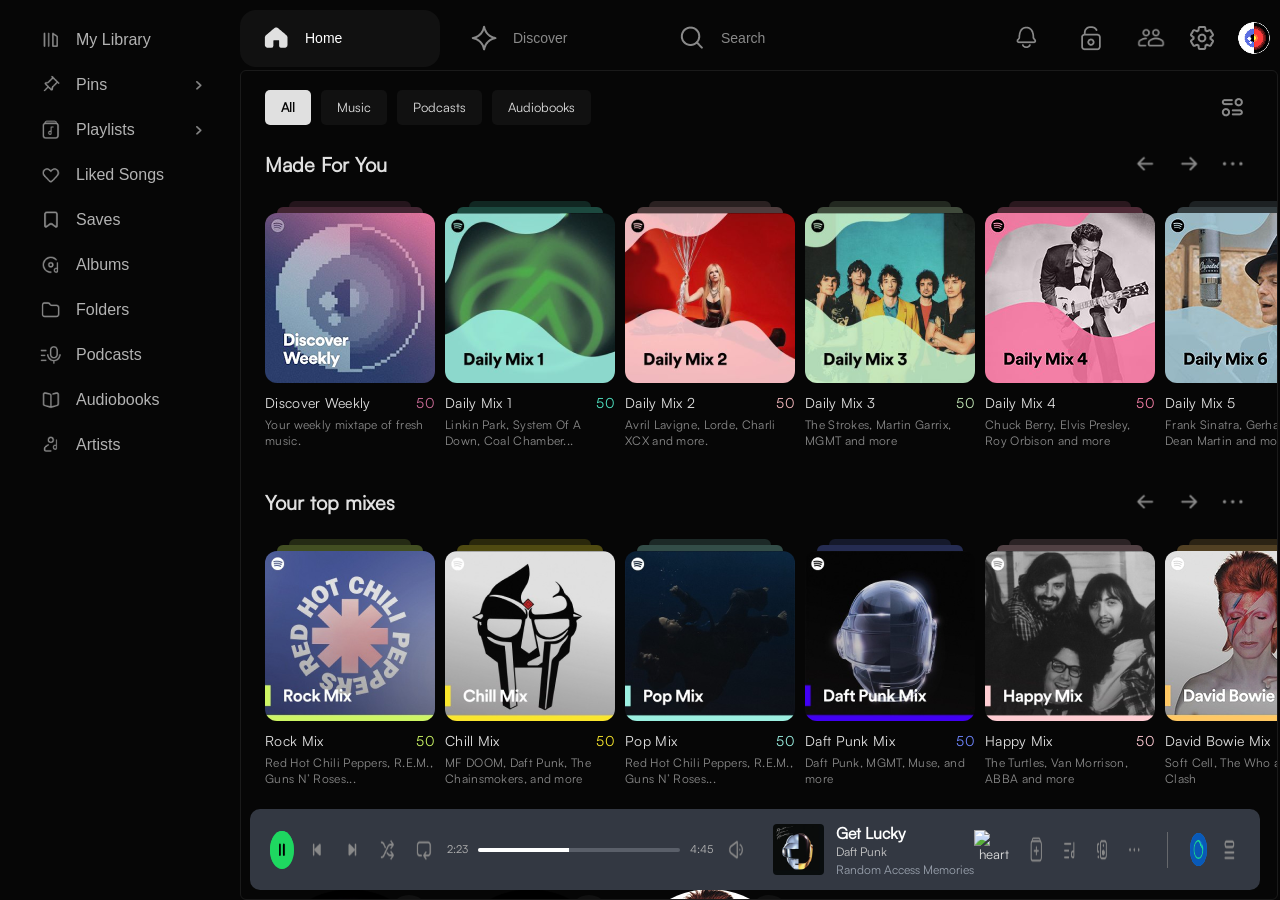
==== index.html @ 88406d7e "fix: toggle bar fixing toggle bar, there should not be images ." ====
<!doctype html>
<html lang="en">
  <head>
    <meta charset="UTF-8" />
    <meta name="viewport" content="width=device-width, initial-scale=1.0" />
    <title>Spotify Clone</title>
    <link rel="stylesheet" href="./css/main.css" />
  </head>
  <body>
    <div class="page-wrapper">
      <!-- SIDEBAR -->
      <aside class="sidebar">
        <nav class="sidebar-nav">
          <ul class="sidebar-list">
            <li class="sidebar-item">
              <a href="./library.html">
                <img
                  class="sidebar-icon"
                  src="./assets/icons/Library.png"
                  alt=""
                />
                <span>My Library</span>
              </a>
            </li>

            <li class="sidebar-item">
              <a href="#">
                <img class="sidebar-icon" src="./assets/icons/Pin.png" alt="" />
                <span>Pins</span>
              </a>
            </li>

            <li class="sidebar-item">
              <a href="#">
                <img
                  class="sidebar-icon"
                  src="./assets/icons/Playlist.png"
                  alt=""
                />
                <span>Playlists</span>
              </a>
            </li>

            <li class="sidebar-item">
              <a href="#">
                <img
                  class="sidebar-icon"
                  src="./assets/icons/Like.png"
                  alt=""
                />
                <span>Liked Songs</span>
              </a>
            </li>

            <li class="sidebar-item">
              <a href="#">
                <img
                  class="sidebar-icon"
                  src="./assets/icons/Save.png"
                  alt=""
                />
                <span>Saves</span>
              </a>
            </li>

            <li class="sidebar-item">
              <a href="#">
                <img
                  class="sidebar-icon"
                  src="./assets/icons/Album.png"
                  alt=""
                />
                <span>Albums</span>
              </a>
            </li>

            <li class="sidebar-item">
              <a href="#">
                <img
                  class="sidebar-icon"
                  src="./assets/icons/Folder.png"
                  alt=""
                />
                <span>Folders</span>
              </a>
            </li>

            <li class="sidebar-item">
              <a href="#">
                <img
                  class="sidebar-icon"
                  src="./assets/icons/Podcast.png"
                  alt=""
                />
                <span>Podcasts</span>
              </a>
            </li>

            <li class="sidebar-item">
              <a href="#">
                <img
                  class="sidebar-icon"
                  src="./assets/icons/Audiobook.png"
                  alt=""
                />
                <span>Audiobooks</span>
              </a>
            </li>

            <li class="sidebar-item">
              <a href="#">
                <img
                  class="sidebar-icon"
                  src="./assets/icons/Artist.png"
                  alt=""
                />
                <span>Artists</span>
              </a>
            </li>
          </ul>
        </nav>
      </aside>

      <header class="site-header">
        <nav class="header-content">
          <a href="" class="nav-items">
            <img src="./assets/icons/home.png" alt="Home icon" />
            <span class="active">Home</span>
          </a>
          <a href="#" class="nav-items">
            <img src="./assets/icons/discovery.png" alt="Discover icon" />
            <span>Discover</span>
          </a>
          <a href="search.html" class="nav-items">
            <img src="./assets/icons/search.png" alt="Search icon" />
            <span>Search</span>
          </a>
        </nav>
        <div class="header-actions">
          <img src="./assets/icons/notification.png" alt="Notification icon" />
          <img src="./assets/icons/lock.png" alt="lock icon" />
          <button class="contact-btn turn-white-btn">
            <img src="./assets/icons/contacts.png" alt="friends icon" />
          </button>

          <img src="./assets/icons/settings.png" alt="settings icon" />
          <img src="./assets/icons/profile.png" alt="user profile icon" />
        </div>
      </header>
      <aside class="toggledbar">
        <div class="friends-activity">
          <h3>Friends Activity</h3>
          <div class="toggled-right">
            <img
              src="./assets/icons/Name=Add Friend, Filled=No.png"
              alt="add friend icon"
            />
            <img
              src="./assets/icons/Name=Close, Filled=No.png"
              alt="close icon"
            />
          </div>
        </div>
        <div class="friends-list">
          <div class="friends-listening">
            <img
              src="./assets/icons/friend4.png"
              class="logo"
              alt="friend profile picture"
            />
            <div class="friends-info">
              <h5>FriendlyMusicListener</h5>
              <div class="friends-playlist">
                <img src="./assets/icons/musicicon.png" alt="icon" />
                <span><strong>Goosebumps</strong></span>
                <img src="./assets/icons/Ellipse 27.png" alt="dot" />
                <span><strong>Travis Scott</strong></span>
              </div>
            </div>
          </div>

          <div class="friends-listening">
            <img
              src="./assets/icons/friend1.png"
              class="logo"
              alt="friend profile picture"
            />
            <div class="friends-info">
              <h5>AverageMusicEnjoyer</h5>
              <div class="friends-playlist">
                <img src="./assets/icons/musicicon.png" alt="icon" />
                <span><strong>Get Lucky</strong></span>
                <img src="./assets/icons/Ellipse 27.png" alt="dot" />
                <span><strong>Daft Punk</strong></span>
              </div>
            </div>
          </div>

          <div class="friends-listening">
            <img
              src="./assets/icons/friend2.png"
              class="logo"
              alt="friend profile picture"
            />
            <div class="friends-info">
              <h5>MusicEnthusiast</h5>
              <div class="friends-playlist">
                <span>1h</span>
                <span><strong>would he</strong></span>
                <img src="./assets/icons/Ellipse 27.png" alt="dot" />
                <span><strong>joji</strong></span>
              </div>
            </div>
          </div>

          <div class="friends-listening">
            <img
              src="./assets/icons/friend3.png"
              class="logo"
              alt="friend profile picture"
            />
            <div class="friends-info">
              <h5>FriendlyMusicListener</h5>
              <div class="friends-playlist">
                <span>6h</span>
                <span><strong>Rockstar</strong></span>
                <img src="./assets/icons/Ellipse 27.png" alt="dot" />
                <span><strong>Post Malone</strong></span>
              </div>
            </div>
          </div>
        </div>
      </aside>

      <main class="main-content">
        <nav class="filters">
          <button class="filter-chip filter-chip--active">All</button>
          <button class="filter-chip">Music</button>
          <button class="filter-chip">Podcasts</button>
          <button class="filter-chip">Audiobooks</button>
          <button class="filters-icon white-theme-btn">
            <img src="./assets/icons/filter.png" alt="filer icon" />
          </button>
        </nav>
        <!-- =====================
   Mobile Quick Picks
===================== -->
        <section class="mobile-shortcuts">
          <a href="#" class="mobile-shortcut">
            <img src="./assets/images/daftpankxxs.png" alt="Get Lucky cover" />
            <div class="mobile-shortcut-info">
              <span>Get Lucky (feat. ...</span>
              <span>Daft Punk</span>
            </div>
          </a>

          <a href="#" class="mobile-shortcut">
            <img src="./assets/images/dailymix2.png" alt="Daily Mix 2 cover" />
            <span>Daily Mix 2</span>
          </a>

          <a href="#" class="mobile-shortcut">
            <img src="./assets/images/linkinpark.png" alt="Daily Mix 1 cover" />
            <span>Daily Mix 1</span>
          </a>

          <a href="#" class="mobile-shortcut">
            <img src="./assets/images/daftpankxxs.png" alt="Get Lucky cover" />
            <div class="mobile-shortcut-info">
              <span>Instant Crush</span>
              <span>Daft Punk</span>
            </div>
          </a>

          <a href="#" class="mobile-shortcut">
            <img
              src="./assets/images/daftpankxxs.png"
              alt="Around The World cover"
            />
            <div class="mobile-shortcut-info">
              <span>Around the World</span>
              <span>Daft Punk</span>
            </div>
          </a>

          <a href="#" class="mobile-shortcut">
            <img src="./assets/images/rhcp.png" alt="Rock Mix cover" />
            <span>Rock Mix</span>
          </a>
        </section>
        <section class="section">
          <div class="section-header">
            <h2 class="section-title">Made For You</h2>
            <div class="section-actions">
              <button class="section-action-btn">
                <img
                  src="./assets/icons/Name=Arrow-Left, Filled=No.png"
                  alt="Left arrow icon"
                />
              </button>
              <button class="section-action-btn">
                <img
                  src="./assets/icons/Name=Arrow-Right, Filled=No.png"
                  alt="Right arrow icon "
                />
              </button>
              <button class="section-action-btn">
                <img
                  src="./assets/icons/Name=More, Filled=No.png"
                  alt="More options icon"
                />
              </button>
            </div>
          </div>
          <div class="mix-grid mix-grid--made-for-you">
            <div class="mix-card">
              <div class="mix-card__art">
                <img
                  src="./assets/images/discoverweekly.png"
                  alt="Discover Weekly"
                />
              </div>
              <div class="mix-card__title-row">
                <h3 class="mix-card__title">Discover Weekly</h3>
                <span class="mix-card__count">50</span>
              </div>
              <p class="mix-card__desc">Your weekly mixtape of fresh music.</p>
            </div>
            <div class="mix-card">
              <div class="mix-card__art">
                <img src="./assets/images/linkinpark.png" alt="Linkin Park" />
              </div>
              <div class="mix-card__title-row">
                <h3 class="mix-card__title">Daily Mix 1</h3>
                <span class="mix-card__count">50</span>
              </div>
              <p class="mix-card__desc">
                Linkin Park, System Of A Down, Coal Chamber...
              </p>
            </div>
            <div class="mix-card">
              <div class="mix-card__art">
                <img src="./assets/images/dailymix2.png" alt="Daily Mix 2" />
              </div>
              <div class="mix-card__title-row">
                <h3 class="mix-card__title">Daily Mix 2</h3>
                <span class="mix-card__count">50</span>
              </div>
              <p class="mix-card__desc">
                Avril Lavigne, Lorde, Charli XCX and more.
              </p>
            </div>
            <div class="mix-card">
              <div class="mix-card__art">
                <img src="./assets/images/dailymix3.png" alt="Daily Mix 3" />
              </div>
              <div class="mix-card__title-row">
                <h3 class="mix-card__title">Daily Mix 3</h3>
                <span class="mix-card__count">50</span>
              </div>
              <p class="mix-card__desc">
                The Strokes, Martin Garrix, MGMT and more
              </p>
            </div>
            <div class="mix-card">
              <div class="mix-card__art">
                <img src="./assets/images/dailymix4.png" alt="Daily Mix 4" />
              </div>
              <div class="mix-card__title-row">
                <h3 class="mix-card__title">Daily Mix 4</h3>
                <span class="mix-card__count">50</span>
              </div>
              <p class="mix-card__desc">
                Chuck Berry, Elvis Presley, Roy Orbison and more
              </p>
            </div>
            <div class="mix-card">
              <div class="mix-card__art">
                <img
                  src="./assets/images/franksinatramix.png"
                  alt="Daily Mix 5"
                />
              </div>
              <div class="mix-card__title-row">
                <h3 class="mix-card__title">Daily Mix 5</h3>
                <span class="mix-card__count">50</span>
              </div>
              <p class="mix-card__desc">
                Frank Sinatra, Gerhard Trede, Dean Martin and more
              </p>
            </div>
            <div class="mix-card">
              <div class="mix-card__art">
                <img src="./assets/images/nirvana.png" alt="Nirvana" />
              </div>
              <div class="mix-card__title-row">
                <h3 class="mix-card__title">Nirvana Radio</h3>
                <span class="mix-card__count">50</span>
              </div>
              <p class="mix-card__desc">
                The Strokes, Martin Garrix, MGMT and more
              </p>
            </div>
            <div class="mix-card">
              <div class="mix-card__art">
                <img src="./assets/images/falloutboy.png" alt="Fall Out Boy" />
              </div>
              <div class="mix-card__title-row">
                <h3 class="mix-card__title">Fall Out Boy Ra...</h3>
                <span class="mix-card__count">50</span>
              </div>
              <p class="mix-card__desc">
                With Panic! At The Disco, The All-American Rejects,...
              </p>
            </div>
          </div>
        </section>
        <section class="section">
          <div class="section-header">
            <h2 class="section-title">Your top mixes</h2>
            <div class="section-actions">
              <button class="section-action-btn">
                <img
                  src="./assets/icons/Name=Arrow-Left, Filled=No.png"
                  alt="Left arrow icon"
                />
              </button>
              <button class="section-action-btn">
                <img
                  src="./assets/icons/Name=Arrow-Right, Filled=No.png"
                  alt="Right arrow icon "
                />
              </button>
              <button class="section-action-btn">
                <img
                  src="./assets/icons/Name=More, Filled=No.png"
                  alt="More options icon"
                />
              </button>
            </div>
          </div>
          <div class="mix-grid mix-grid--top-mixes">
            <div class="mix-card">
              <div class="mix-card__art">
                <img src="./assets/images/rhcp.png" alt="Rock Mix" />
              </div>
              <div class="mix-card__title-row">
                <h3 class="mix-card__title">Rock Mix</h3>
                <span class="mix-card__count">50</span>
              </div>
              <p class="mix-card__desc">
                Red Hot Chili Peppers, R.E.M., Guns N’ Roses...
              </p>
            </div>
            <div class="mix-card">
              <div class="mix-card__art">
                <img src="./assets/images/mfdoom.png" alt="MF DOOM" />
              </div>
              <div class="mix-card__title-row">
                <h3 class="mix-card__title">Chill Mix</h3>
                <span class="mix-card__count">50</span>
              </div>
              <p class="mix-card__desc">
                MF DOOM, Daft Punk, The Chainsmokers, and more
              </p>
            </div>
            <div class="mix-card">
              <div class="mix-card__art">
                <img src="./assets/images/marley.png" alt="Pop Mix" />
              </div>
              <div class="mix-card__title-row">
                <h3 class="mix-card__title">Pop Mix</h3>
                <span class="mix-card__count">50</span>
              </div>
              <p class="mix-card__desc">
                Red Hot Chili Peppers, R.E.M., Guns N’ Roses...
              </p>
            </div>
            <div class="mix-card">
              <div class="mix-card__art">
                <img src="./assets/images/daftp.png" alt="Daft Punk Mix" />
              </div>
              <div class="mix-card__title-row">
                <h3 class="mix-card__title">Daft Punk Mix</h3>
                <span class="mix-card__count">50</span>
              </div>
              <p class="mix-card__desc">Daft Punk, MGMT, Muse, and more</p>
            </div>
            <div class="mix-card">
              <div class="mix-card__art">
                <img src="./assets/images/90s.png" alt="Happy Mix" />
              </div>
              <div class="mix-card__title-row">
                <h3 class="mix-card__title">Happy Mix</h3>
                <span class="mix-card__count">50</span>
              </div>
              <p class="mix-card__desc">
                The Turtles, Van Morrison, ABBA and more
              </p>
            </div>
            <div class="mix-card">
              <div class="mix-card__art">
                <img src="./assets/images/bowievol2.png" alt="Daily Mix 5" />
              </div>
              <div class="mix-card__title-row">
                <h3 class="mix-card__title">David Bowie Mix</h3>
                <span class="mix-card__count">50</span>
              </div>
              <p class="mix-card__desc">Soft Cell, The Who and The Clash</p>
            </div>
            <div class="mix-card">
              <div class="mix-card__art">
                <img src="./assets/images/damn.png" alt="Diamond" />
              </div>
              <div class="mix-card__title-row">
                <h3 class="mix-card__title">Upbeat Mix</h3>
                <span class="mix-card__count">50</span>
              </div>
              <p class="mix-card__desc">
                Kylie Minogue, Charli XCX, Cage The Elephant and...
              </p>
            </div>
            <div class="mix-card">
              <div class="mix-card__art">
                <img src="./assets/images/60smix.png" alt="60s" />
              </div>
              <div class="mix-card__title-row">
                <h3 class="mix-card__title">60s Mix</h3>
                <span class="mix-card__count">50</span>
              </div>
              <p class="mix-card__desc">
                Chuck Berry, Skeeter David, Van Morrison and...
              </p>
            </div>
          </div>
        </section>

        <section class="section">
          <div class="section-header">
            <h2 class="section-title">Your favorite artists</h2>
            <div class="section-actions">
              <button class="section-action-btn">
                <img
                  src="./assets/icons/Name=Arrow-Left, Filled=No.png"
                  alt="Left arrow icon"
                />
              </button>
              <button class="section-action-btn">
                <img
                  src="./assets/icons/Name=Arrow-Right, Filled=No.png"
                  alt="Right arrow icon "
                />
              </button>
              <button class="section-action-btn">
                <img
                  src="./assets/icons/Name=More, Filled=No.png"
                  alt="More options icon"
                />
              </button>
            </div>
          </div>
          <div class="mix-grid">
            <div class="artist-card">
              <div class="artist-img">
                <img src="./assets/images/gunsnroses.png" alt="Guns N' Roses" />
                <button class="remove-btn">×</button>
              </div>
              <p class="artist-card__desc">Guns N' Roses</p>
            </div>
            <div class="artist-card">
              <div class="artist-img">
                <img src="./assets/images/daft.png" alt="Daft Punk" />
                <button class="remove-btn">×</button>
              </div>
              <p class="artist-card__desc">Daft Punk</p>
            </div>
            <div class="artist-card">
              <div class="artist-img">
                <img src="./assets/images/davidbowie.png" alt="David Bowie" />
                <button class="remove-btn">×</button>
              </div>
              <p class="artist-card__desc">David Bowie</p>
            </div>
          </div>
        </section>
      </main>
      <!-- =====================
   Mobile Mini Player
===================== -->
      <section class="mobile-player">
        <div class="mobile-player__track">
          <img
            class="mobile-player__cover"
            src="./assets/images/daftpankxxs.png"
            alt="Get Lucky cover"
          />
          <div class="mobile-player__info">
            <h4>Get Lucky (feat. Pharrell Williams...)</h4>
            <p>Daft Punk</p>
          </div>
        </div>

        <div class="mobile-player__actions">
          <button class="mobile-player__btn" aria-label="Add to library">
            <img
              src="./assets/icons/Name=Add to Playlist, Filled=No.png"
              alt="Add icon"
            />
          </button>

          <button class="mobile-player__btn" aria-label="Play track">
            <img
              src="./assets/icons/Name=Play Simple, Filled=No.png"
              alt="Play icon"
            />
          </button>
        </div>

        <div class="mobile-player__progress"></div>
      </section>

      <!-- =====================
   Mobile Bottom Navigation
===================== -->
      <nav class="mobile-bottom-nav" aria-label="Mobile navigation">
        <a href="#" class="mobile-bottom-nav__item">
          <img
            src="./assets/icons/Name=Home, Filled=Yes (1).png"
            alt="Home icon"
          />
          <span>Home</span>
        </a>

        <a href="#" class="mobile-bottom-nav__item">
          <img src="./assets/icons/discovery.png" alt="Discover icon" />
          <span>Discover</span>
        </a>

        <a href="#" class="mobile-bottom-nav__item">
          <img src="./assets/icons/search.png" alt="Search icon" />
          <span>Search</span>
        </a>

        <a href="#" class="mobile-bottom-nav__item">
          <img src="./assets/icons/Library.png" alt="Library icon" />
          <span>Library</span>
        </a>

        <a href="#" class="mobile-bottom-nav__item">
          <img
            src="./assets/icons/Name=User, Filled=No.png"
            alt="Profile icon"
          />
          <span>Me</span>
        </a>
      </nav>
      <footer class="player">
        <div class="player-left">
          <button class="play-btn">
            <img src="./assets/icons/pause.png" alt="play" />
          </button>

          <button class="icon-btn">
            <img src="./assets/icons/prev.left.png" alt="prev" />
          </button>

          <button class="icon-btn">
            <img src="./assets/icons/prev.right.png" alt="next" />
          </button>

          <button class="icon-btn">
            <img src="./assets/icons/shuffle.png" alt="shuffle" />
          </button>

          <button class="icon-btn">
            <img src="./assets/icons/repeat.png" alt="repeat" />
          </button>

          <span class="time">2:23</span>

          <div class="progress">
            <div class="progress-fill"></div>
          </div>

          <span class="time">4:45</span>

          <button class="icon-btn">
            <img src="./assets/icons/volume.png" alt="volume" />
          </button>
        </div>

        <div class="player-song">
          <img class="song-cover" src="./assets/icons/image.png" alt="cover" />

          <div class="song-info">
            <h4>Get Lucky</h4>
            <p>Daft Punk</p>
            <span>Random Access Memories</span>
          </div>
        </div>

        <div class="player-right">
          <button class="icon-btn">
            <img src="./assets/icons/like.png" alt="heart" />
          </button>

          <button class="icon-btn">
            <img src="./assets/icons/add.png" alt="add" />
          </button>

          <button class="icon-btn">
            <img src="./assets/icons/queue.png" alt="queue" />
          </button>

          <button class="icon-btn">
            <img src="./assets/icons/device.png" alt="device" />
          </button>

          <button class="icon-btn">
            <img src="./assets/icons/more.png" alt="more" />
          </button>

          <div class="divider"></div>

          <button class="blue-btn">
            <img src="./assets/icons/blue.png" alt="blue" />
          </button>

          <button class="icon-btn">
            <img src="./assets/icons/menu.png" alt="menu" />
          </button>
        </div>
      </footer>
    </div>
    <script>
      const contactBtn = document.querySelector(".contact-btn");
      const toggledBar = document.querySelector(".toggledbar");
      const closeBtn = document.querySelector(".toggled-right img:nth-child(2)");
      const turnWhiteBtn = document.querySelector(".turn-white-btn");
      const whiteThemeBtn = document.querySelector(".white-theme-btn");

      contactBtn.addEventListener("click", () => {
        toggledBar.classList.toggle("toggledbar--active");
      });
      closeBtn.addEventListener("click", () => {
        toggledBar.classList.remove("toggledbar--active");
      });
      turnWhiteBtn.addEventListener("click", () => {
        if (turnWhiteBtn.style.filter === "brightness(0) invert(1)") {
          turnWhiteBtn.style.filter = "none";
        } else {
          turnWhiteBtn.style.filter = "brightness(0) invert(1)";
        }
      });
      whiteThemeBtn.addEventListener("click", () => {
        document.body.classList.toggle("white-theme");
      });
    </script>
    <!-- BOTTOM PLAYER (fixed) -->
  </body>
</html>
---- css/main.css ----
@charset "UTF-8";
*,
*::before,
*::after {
  box-sizing: border-box;
  margin: 0;
  padding: 0;
}

body {
  font-family: "Satoshi-Regular";
  font-size: 14px;
  color: #e0e0e0;
  background-color: #060606;
  -webkit-font-smoothing: antialiased;
}

ul,
ol {
  list-style: none;
}

a {
  text-decoration: none;
  color: inherit;
}

img {
  display: block;
  max-width: 100%;
  height: auto;
}

button {
  border: none;
  background: none;
  cursor: pointer;
  font-family: inherit;
  color: inherit;
  padding: 0;
}

/**
* @license
*
* Font Family: Satoshi
* Designed by: Deni Anggara
* URL: https://www.fontshare.com/fonts/satoshi
* © 2026 Indian Type Foundry
*
* Satoshi Light 
* Satoshi LightItalic 
* Satoshi Regular 
* Satoshi Italic 
* Satoshi Medium 
* Satoshi MediumItalic 
* Satoshi Bold 
* Satoshi BoldItalic 
* Satoshi Black 
* Satoshi BlackItalic 
* Satoshi Variable (Variable font)
* Satoshi VariableItalic (Variable font)

*
*/
@font-face {
  font-family: "Satoshi-Light";
  src: url("/fonts/Satoshi_complete/Fonts/WEB/fonts/Satoshi-Light.woff2") format("woff2"), url("/fonts/Satoshi_complete/Fonts/WEB/fonts/Satoshi-Light.woff") format("woff"), url("/fonts/Satoshi_complete/Fonts/WEB/fonts/Satoshi-Light.ttf") format("truetype");
  font-weight: 300;
  font-display: swap;
  font-style: normal;
}
@font-face {
  font-family: "Satoshi-LightItalic";
  src: url("/fonts/Satoshi_complete/Fonts/WEB/fonts/Satoshi-LightItalic.woff2") format("woff2"), url("/fonts/Satoshi_complete/Fonts/WEB/fonts/Satoshi-LightItalic.woff") format("woff"), url("/fonts/Satoshi_complete/Fonts/WEB/fonts/Satoshi-LightItalic.ttf") format("truetype");
  font-weight: 300;
  font-display: swap;
  font-style: italic;
}
@font-face {
  font-family: "Satoshi-Regular";
  src: url("/fonts/Satoshi_complete/Fonts/WEB/fonts/Satoshi-Regular.woff2") format("woff2"), url("/fonts/Satoshi_complete/Fonts/WEB/fonts/Satoshi-Regular.woff") format("woff"), url("/fonts/Satoshi_complete/Fonts/WEB/fonts/Satoshi-Regular.ttf") format("truetype");
  font-weight: 400;
  font-display: swap;
  font-style: normal;
}
@font-face {
  font-family: "Satoshi-Italic";
  src: url("/fonts/Satoshi_complete/Fonts/WEB/fonts/Satoshi-Italic.woff2") format("woff2"), url("/fonts/Satoshi_complete/Fonts/WEB/fonts/Satoshi-Italic.woff") format("woff"), url("/fonts/Satoshi_complete/Fonts/WEB/fonts/Satoshi-Italic.ttf") format("truetype");
  font-weight: 400;
  font-display: swap;
  font-style: italic;
}
@font-face {
  font-family: "Satoshi-Medium";
  src: url("/fonts/Satoshi_complete/Fonts/WEB/fonts/Satoshi-Medium.woff2") format("woff2"), url("/fonts/Satoshi_complete/Fonts/WEB/fonts/Satoshi-Medium.woff") format("woff"), url("/fonts/Satoshi_complete/Fonts/WEB/fonts/Satoshi-Medium.ttf") format("truetype");
  font-weight: 500;
  font-display: swap;
  font-style: normal;
}
@font-face {
  font-family: "Satoshi-MediumItalic";
  src: url("/fonts/Satoshi_complete/Fonts/WEB/fonts/Satoshi-MediumItalic.woff2") format("woff2"), url("/fonts/Satoshi_complete/Fonts/WEB/fonts/Satoshi-MediumItalic.woff") format("woff"), url("/fonts/Satoshi_complete/Fonts/WEB/fonts/Satoshi-MediumItalic.ttf") format("truetype");
  font-weight: 500;
  font-display: swap;
  font-style: italic;
}
@font-face {
  font-family: "Satoshi-Bold";
  src: url("/fonts/Satoshi_complete/Fonts/WEB/fonts/Satoshi-Bold.woff2") format("woff2"), url("/fonts/Satoshi_complete/Fonts/WEB/fonts/Satoshi-Bold.woff") format("woff"), url("/fonts/Satoshi_complete/Fonts/WEB/fonts/Satoshi-Bold.ttf") format("truetype");
  font-weight: 700;
  font-display: swap;
  font-style: normal;
}
@font-face {
  font-family: "Satoshi-BoldItalic";
  src: url("/fonts/Satoshi_complete/Fonts/WEB/fonts/Satoshi-BoldItalic.woff2") format("woff2"), url("/fonts/Satoshi_complete/Fonts/WEB/fonts/Satoshi-BoldItalic.woff") format("woff"), url("/fonts/Satoshi_complete/Fonts/WEB/fonts/Satoshi-BoldItalic.ttf") format("truetype");
  font-weight: 700;
  font-display: swap;
  font-style: italic;
}
@font-face {
  font-family: "Satoshi-Black";
  src: url("/fonts/Satoshi_complete/Fonts/WEB/fonts/Satoshi-Black.woff2") format("woff2"), url("/fonts/Satoshi_complete/Fonts/WEB/fonts/Satoshi-Black.woff") format("woff"), url("/fonts/Satoshi_complete/Fonts/WEB/fonts/Satoshi-Black.ttf") format("truetype");
  font-weight: 900;
  font-display: swap;
  font-style: normal;
}
@font-face {
  font-family: "Satoshi-BlackItalic";
  src: url("/fonts/Satoshi_complete/Fonts/WEB/fonts/Satoshi-BlackItalic.woff2") format("woff2"), url("/fonts/Satoshi_complete/Fonts/WEB/fonts/Satoshi-BlackItalic.woff") format("woff"), url("/fonts/Satoshi_complete/Fonts/WEB/fonts/Satoshi-BlackItalic.ttf") format("truetype");
  font-weight: 900;
  font-display: swap;
  font-style: italic;
}
/**
* This is a variable font
* You can control variable axes as shown below:
* font-variation-settings: wght 900.0;
*
* available axes:
'wght' (range from 300.0 to 900.0
*/
@font-face {
  font-family: "Satoshi-Variable";
  src: url("/fonts/Satoshi_complete/Fonts/WEB/fonts/Satoshi-Variable.woff2") format("woff2"), url("/fonts/Satoshi_complete/Fonts/WEB/fonts/Satoshi-Variable.woff") format("woff"), url("/fonts/Satoshi_complete/Fonts/WEB/fonts/Satoshi-Variable.ttf") format("truetype");
  font-weight: 300 900;
  font-display: swap;
  font-style: normal;
}
/**
* This is a variable font
* You can control variable axes as shown below:
* font-variation-settings: wght 900.0;
*
* available axes:
'wght' (range from 300.0 to 900.0
*/
@font-face {
  font-family: "Satoshi-VariableItalic";
  src: url("/fonts/Satoshi_complete/Fonts/WEB/fonts/Satoshi-VariableItalic.woff2") format("woff2"), url("/fonts/Satoshi_complete/Fonts/WEB/fonts/Satoshi-VariableItalic.woff") format("woff"), url("/fonts/Satoshi_complete/Fonts/WEB/fonts/Satoshi-VariableItalic.ttf") format("truetype");
  font-weight: 300 900;
  font-display: swap;
  font-style: italic;
}
.mix-grid {
  display: grid;
  grid-template-columns: repeat(8, 1fr);
  gap: 10px;
  overflow: visible;
}

.mix-card {
  cursor: pointer;
  overflow: visible;
  padding-top: 14px;
  letter-spacing: 0.3px;
  line-height: 1.4;
  width: 170px;
  height: 253px;
}

.mix-card__art {
  position: relative;
  border-radius: 12px;
  overflow: visible;
}

.mix-card__art img {
  width: 100%;
  display: block;
  border-radius: 12px;
  z-index: 3;
}

.mix-card__art::before {
  content: "";
  position: absolute;
  top: -6px;
  left: 12px;
  right: 12px;
  height: 6px;
  border-radius: 6px 6px 0 0;
  z-index: 2;
}

.mix-card__art::after {
  content: "";
  position: absolute;
  top: -12px;
  left: 24px;
  right: 24px;
  height: 6px;
  border-radius: 6px 6px 0 0;
  z-index: 1;
}

.mix-card__title-row {
  display: flex;
  justify-content: space-between;
  align-items: center;
  margin-top: 10px;
}

.mix-card__title {
  font-size: 14px;
  color: #e0e0e0;
  font-weight: normal;
}

.mix-card__liked {
  color: #1ed760;
}

.mix-card__secondary {
  color: #898989;
}

.mix-card__desc {
  font-size: 12px;
  color: #898989;
  margin-top: 4px;
  overflow: hidden;
}

.artist-card {
  text-align: center;
  cursor: pointer;
  overflow: visible;
  padding-top: 14px;
  letter-spacing: 0.3px;
  line-height: 1.4;
  width: 170px;
  height: 253px;
}

.artist-img {
  position: relative;
  overflow: hidden;
}

.artist-img img {
  width: 100%;
  border-radius: 50%;
}

.remove-btn {
  position: absolute;
  top: 6px;
  right: 6px;
  width: 40px;
  height: 40px;
  border-radius: 50%;
  border: none;
  background: #111111;
  color: #898989;
  font-size: 30px;
  cursor: pointer;
}

.artist-card__desc {
  font-size: 14px;
  line-height: 1.5;
  color: #e0e0e0;
  margin-top: 15px;
}

.mix-grid--made-for-you .mix-card:nth-child(1) .mix-card__count {
  color: #ce6e9a;
}

.mix-grid--made-for-you .mix-card:nth-child(1) .mix-card__art::before {
  background: #ce6e9a;
  opacity: 0.3;
}

.mix-grid--made-for-you .mix-card:nth-child(1) .mix-card__art::after {
  background: #ce6e9a;
  opacity: 0.15;
}

.mix-grid--made-for-you .mix-card:nth-child(2) .mix-card__count {
  color: #50e3c2;
}

.mix-grid--made-for-you .mix-card:nth-child(2) .mix-card__art::before {
  background: #50e3c2;
  opacity: 0.3;
}

.mix-grid--made-for-you .mix-card:nth-child(2) .mix-card__art::after {
  background: #50e3c2;
  opacity: 0.15;
}

.mix-grid--made-for-you .mix-card:nth-child(3) .mix-card__count {
  color: #f4b8bd;
}

.mix-grid--made-for-you .mix-card:nth-child(3) .mix-card__art::before {
  background: #f4b8bd;
  opacity: 0.3;
}

.mix-grid--made-for-you .mix-card:nth-child(3) .mix-card__art::after {
  background: #f4b8bd;
  opacity: 0.15;
}

.mix-grid--made-for-you .mix-card:nth-child(4) .mix-card__count {
  color: #c3e7b7;
}

.mix-grid--made-for-you .mix-card:nth-child(4) .mix-card__art::before {
  background: #c3e7b7;
  opacity: 0.3;
}

.mix-grid--made-for-you .mix-card:nth-child(4) .mix-card__art::after {
  background: #c3e7b7;
  opacity: 0.15;
}

.mix-grid--made-for-you .mix-card:nth-child(5) .mix-card__count {
  color: #f37fa6;
}

.mix-grid--made-for-you .mix-card:nth-child(5) .mix-card__art::before {
  background: #f37fa6;
  opacity: 0.3;
}

.mix-grid--made-for-you .mix-card:nth-child(5) .mix-card__art::after {
  background: #f37fa6;
  opacity: 0.15;
}

.mix-grid--made-for-you .mix-card:nth-child(6) .mix-card__count {
  color: #a0bec8;
}

.mix-grid--made-for-you .mix-card:nth-child(6) .mix-card__art::before {
  background: #a0bec8;
  opacity: 0.3;
}

.mix-grid--made-for-you .mix-card:nth-child(6) .mix-card__art::after {
  background: #a0bec8;
  opacity: 0.15;
}

.mix-grid--made-for-you .mix-card:nth-child(7) .mix-card__count {
  color: #fdd87d;
}

.mix-grid--made-for-you .mix-card:nth-child(7) .mix-card__art::before {
  background: #fdd87d;
  opacity: 0.3;
}

.mix-grid--made-for-you .mix-card:nth-child(7) .mix-card__art::after {
  background: #fdd87d;
  opacity: 0.15;
}

.mix-grid--made-for-you .mix-card:nth-child(8) .mix-card__count {
  color: #d4b2a9;
}

.mix-grid--made-for-you .mix-card:nth-child(8) .mix-card__art::before {
  background: #d4b2a9;
  opacity: 0.3;
}

.mix-grid--made-for-you .mix-card:nth-child(8) .mix-card__art::after {
  background: #d4b2a9;
  opacity: 0.15;
}

.mix-grid--top-mixes .mix-card:nth-child(1) .mix-card__count {
  color: #ccf665;
}

.mix-grid--top-mixes .mix-card:nth-child(1) .mix-card__art::before {
  background: #ccf665;
  opacity: 0.3;
}

.mix-grid--top-mixes .mix-card:nth-child(1) .mix-card__art::after {
  background: #ccf665;
  opacity: 0.15;
}

.mix-grid--top-mixes .mix-card:nth-child(2) .mix-card__count {
  color: #f9e72c;
}

.mix-grid--top-mixes .mix-card:nth-child(2) .mix-card__art::before {
  background: #f9e72c;
  opacity: 0.3;
}

.mix-grid--top-mixes .mix-card:nth-child(2) .mix-card__art::after {
  background: #f9e72c;
  opacity: 0.15;
}

.mix-grid--top-mixes .mix-card:nth-child(3) .mix-card__count {
  color: #9bf0e2;
}

.mix-grid--top-mixes .mix-card:nth-child(3) .mix-card__art::before {
  background: #9bf0e2;
  opacity: 0.3;
}

.mix-grid--top-mixes .mix-card:nth-child(3) .mix-card__art::after {
  background: #9bf0e2;
  opacity: 0.15;
}

.mix-grid--top-mixes .mix-card:nth-child(4) .mix-card__count {
  color: #6f86ff;
}

.mix-grid--top-mixes .mix-card:nth-child(4) .mix-card__art::before {
  background: #6f86ff;
  opacity: 0.3;
}

.mix-grid--top-mixes .mix-card:nth-child(4) .mix-card__art::after {
  background: #6f86ff;
  opacity: 0.15;
}

.mix-grid--top-mixes .mix-card:nth-child(5) .mix-card__count {
  color: #ffcbd4;
}

.mix-grid--top-mixes .mix-card:nth-child(5) .mix-card__art::before {
  background: #ffcbd4;
  opacity: 0.3;
}

.mix-grid--top-mixes .mix-card:nth-child(5) .mix-card__art::after {
  background: #ffcbd4;
  opacity: 0.15;
}

.mix-grid--top-mixes .mix-card:nth-child(6) .mix-card__count {
  color: #ffc668;
}

.mix-grid--top-mixes .mix-card:nth-child(6) .mix-card__art::before {
  background: #ffc668;
  opacity: 0.3;
}

.mix-grid--top-mixes .mix-card:nth-child(6) .mix-card__art::after {
  background: #ffc668;
  opacity: 0.15;
}

.mix-grid--top-mixes .mix-card:nth-child(7) .mix-card__count {
  color: #27856b;
}

.mix-grid--top-mixes .mix-card:nth-child(7) .mix-card__art::before {
  background: #27856b;
  opacity: 0.3;
}

.mix-grid--top-mixes .mix-card:nth-child(7) .mix-card__art::after {
  background: #27856b;
  opacity: 0.15;
}

.mix-grid--top-mixes .mix-card:nth-child(8) .mix-card__count {
  color: #dd138b;
}

.mix-grid--top-mixes .mix-card:nth-child(8) .mix-card__art::before {
  background: #dd138b;
  opacity: 0.3;
}

.mix-grid--top-mixes .mix-card:nth-child(8) .mix-card__art::after {
  background: #dd138b;
  opacity: 0.15;
}

.discover-banner {
  margin-top: 40px;
}

.discover-info {
  display: flex;
  justify-content: space-between;
  align-items: center;
  width: 100%;
}

.discover-header h2 {
  font-size: 24px;
  font-weight: 400;
  color: #e0e0e0;
}

.discover-arrows {
  display: flex;
  gap: 10px;
}

.discover-arrows img {
  width: 32px;
  height: 32px;
  cursor: pointer;
  display: flex;
  align-items: center;
  justify-content: center;
}

.discover-banner h2 {
  margin-bottom: 20px;
}

.discover-content {
  display: grid;
  grid-template-columns: repeat(8, 1fr);
  width: 100%;
  gap: 10px;
}

.discover-content .square {
  position: relative;
  width: 100%;
  height: 170px;
  border-radius: 10px;
}

.discover-content .square:nth-child(1) {
  background-color: #1e3264;
}

.discover-content .square:nth-child(2) {
  background-color: #ba5d07;
}

.discover-content .square:nth-child(3) {
  background-color: #1e3264;
}

.discover-content .square:nth-child(4) {
  background-color: #8d67ab;
}

.discover-content .square:nth-child(5) {
  background-color: #b02897;
}

.discover-content .square:nth-child(6) {
  background-color: #8d67ab;
}

.discover-content .square:nth-child(7) {
  background-color: #777777;
}

.discover-content .square:nth-child(8) {
  background-color: #ba5d07;
}

.discover-content h2 {
  position: absolute;
  top: 20px;
  left: 20px;
  text-transform: capitalize;
  font-size: 20px;
  line-height: 100%;
  height: 54px;
  width: 95px;
  letter-spacing: 3%;
  font-weight: 900;
  color: #fff;
}

.discover-content img {
  position: absolute;
  top: 61px;
  left: 83px;
}

.genres-content {
  display: grid;
  grid-template-columns: repeat(8, 1fr);
  width: 100%;
  gap: 10px;
}

.genres-content .square {
  position: relative;
  width: 100%;
  height: 170px;
  border-radius: 10px;
}

.genres-content h2 {
  position: absolute;
  top: 20px;
  left: 20px;
  text-transform: capitalize;
  font-size: 20px;
  line-height: 100%;
  height: 54px;
  width: 95px;
  letter-spacing: 3%;
  font-weight: 900;
  color: #fff;
}

.genres-content .square img {
  position: absolute;
  top: 61px;
  left: 83px;
}

.genres-content .square:nth-child(1) {
  background-color: #148a08;
}

.genres-content .square:nth-child(2) {
  background-color: #d84000;
}

.genres-content .square:nth-child(3) {
  background-color: #503750;
}

.genres-content .square:nth-child(4) {
  background-color: #006450;
}

.genres-content .square:nth-child(5) {
  background-color: #e91429;
}

.genres-content .square:nth-child(6) {
  background-color: #1e3264;
}

.genres-content .square:nth-child(7) {
  background-color: #e91429;
}

.genres-content .square:nth-child(8) {
  background-color: #537aa1;
}

.mix-card__count-lightblue {
  color: #95e6d3;
}

.mix-card__count-red {
  color: #f4b8bd;
}

.mix-card__count-green {
  color: #c3e7b7;
}

.mix-card__count-lime {
  color: #ccf665;
}

.mix-card__count-yellow {
  color: #f9e72c;
}

.mix-card__count-brightblue {
  color: #9bf0e2;
}

.filters {
  display: flex;
  flex-direction: row;
  justify-content: flex-start;
  align-items: center;
  gap: 10px;
  flex-wrap: nowrap;
  overflow-x: auto;
  scrollbar-width: none;
  margin-bottom: 16px;
}
.filters::-webkit-scrollbar {
  display: none;
}

/* =====================
   Individual Filter Chip
===================== */
.filter-chip {
  transition: background-color, color 0.2s;
  display: inline-flex;
  align-items: center;
  padding: 8px 16px;
  border-radius: 5px;
  background-color: #111111;
  color: #e0e0e0;
  font-size: 13px;
  font-weight: 500;
  cursor: pointer;
  border: none;
  white-space: nowrap;
  flex-shrink: 0;
  height: 35px;
}
.filter-chip:hover {
  background-color: #282828;
}
.filter-chip--active {
  background-color: #e0e0e0;
  color: #060606;
  font-weight: 700;
}
.filter-chip--active:hover {
  background-color: #202020;
  color: #e0e0e0;
}

.filters-icon {
  margin-left: auto;
}

.site-header {
  display: flex;
  flex-direction: row;
  justify-content: space-between;
  align-items: center;
  height: 64px;
  background: #060606;
  margin-top: 6px;
}

.header-content {
  display: flex;
  flex-direction: row;
  justify-content: flex-start;
  align-items: center;
  gap: 8px;
}

.nav-items {
  display: flex;
  flex-direction: row;
  justify-content: flex-start;
  align-items: center;
  gap: 8px;
  padding: 8px 16px;
  border-radius: 16px;
  font-family: "Satoshi", sans-serif;
  font-size: 14px;
  font-weight: 400;
  color: #898989;
  text-decoration: none;
  width: 200px;
}
.nav-items:nth-child(1) {
  background-color: #111111;
}
.nav-items:nth-child(3) {
  width: 350px;
}

.nav-items .active {
  color: #fff;
}

#active-background {
  background-color: #111111;
}

#inactive-background {
  background-color: #060606;
}

.header-actions {
  display: flex;
  flex-direction: row;
  justify-content: flex-end;
  align-items: center;
  gap: 24px;
  cursor: pointer;
  margin-right: 10px;
}

.page-wrapper {
  display: grid;
  grid-template-columns: 240px 1fr auto;
  grid-template-areas: "sidebar header header" "sidebar content toggledbar" "sidebar footer footer";
  height: 100vh;
  overflow: hidden;
  grid-template-rows: auto 1fr auto;
}

aside.sidebar {
  grid-area: sidebar;
  background-color: #202020;
  display: flex;
  flex-direction: column;
  padding: 24px;
}

.toggledbar {
  grid-area: toggledbar;
  background-color: #111111;
  display: flex;
  flex-direction: column;
}

header {
  grid-area: header;
  background-color: #060606;
  display: flex;
  align-items: center;
}

.main-content {
  grid-area: content;
  flex: 1;
  overflow-y: auto;
  padding: 16px 24px;
  padding-bottom: 32px;
}
.main-content::-webkit-scrollbar {
  width: 6px;
}
.main-content::-webkit-scrollbar-thumb {
  background-color: #323232;
  border-radius: 5px;
}

footer {
  grid-area: footer;
  background-color: #111111;
  display: flex;
  align-items: center;
  justify-content: center;
  height: 72px;
  background-color: blue;
}

.player {
  position: fixed;
  left: 250px;
  right: 20px;
  bottom: 10px;
  height: 81px;
  padding: 0 20px;
  background: #333842;
  border-radius: 10px;
  display: flex;
  align-items: center;
  justify-content: space-between;
  z-index: 100;
}

/* SECTIONS */
.player-left,
.player-song,
.player-right {
  display: flex;
  align-items: center;
}

.player-left {
  gap: 10px;
  flex: 1;
}

.player-song {
  display: flex;
  align-items: center;
  gap: 12px;
}

.player-right {
  gap: 12px;
  flex: 1;
  justify-content: flex-end;
}

/* BUTTONS */
.play-btn,
.icon-btn,
.blue-btn {
  border: none;
  background: transparent;
  cursor: pointer;
  display: flex;
  align-items: center;
  justify-content: center;
}

/* PLAY */
.play-btn {
  width: 38px;
  height: 38px;
  border-radius: 50%;
  background: #1ed760;
}

.play-btn img {
  width: 38px;
  height: 38px;
}

/* ICONS */
.icon-btn img {
  width: 40px;
  height: 40px;
}

/* SONG COVER */
.song-cover {
  width: 51px;
  height: 51px;
  border-radius: 4px;
  object-fit: cover;
  margin-left: 24px;
}

/* SONG INFO */
.song-info h4 {
  font-size: 16px;
  color: #fff;
  margin: 0;
}

.song-info p {
  font-size: 12px;
  color: #c9c9c9;
  margin: 0;
}

.song-info span {
  font-size: 12px;
  color: #99a1ad;
}

/* TIME */
.time {
  font-size: 11px;
  color: #b3b3b3;
}

/* PROGRESS */
.progress {
  width: 317px;
  height: 4px;
  background: #5a5f69;
  border-radius: 999px;
  overflow: hidden;
}

.progress-fill {
  width: 45%;
  height: 100%;
  background: #fff;
}

.divider {
  width: 2px;
  height: 36px;
  background: #898989;
  opacity: 0.6;
  margin: 0 10px;
}

/* BLUE BUTTON */
.blue-btn {
  width: 33px;
  height: 33px;
  border-radius: 50%;
  background: #0a84ff;
}

.blue-btn img {
  width: 100%;
  height: 100%;
  border-radius: 50%;
}

:root {
  --sidebar-width: 300px;
}

.sidebar {
  flex-shrink: 0;
  background: #060606 !important;
  position: relative;
}

.sidebar {
  transform-origin: top left;
  margin-top: 8px;
}

.main-content {
  flex: 1;
  min-width: 0;
  border: 1px solid #1a1a1a;
  border-radius: 6px;
}

/* LIST */
.sidebar-list {
  display: flex;
  flex-direction: column;
  gap: 5px;
  margin-top: -12px;
  padding: 0;
  list-style: none;
}

/* ITEM */
.sidebar-item {
  border-radius: 5px;
}

/* ROW */
.sidebar-item > a {
  display: flex;
  align-items: center;
  gap: 10px;
  height: 40px;
  padding: 0 12px;
  border-radius: 5px;
  font-family: "Satoshi", sans-serif;
  font-size: 16px;
  font-weight: 500;
  color: #b3b3b3;
  text-decoration: none;
}

/* ICON */
.sidebar-icon {
  width: 30px;
  height: 30px;
  object-fit: contain;
}

/* TEXT */
.sidebar-item > a span {
  flex: 1;
  white-space: nowrap;
}

/* ARROW */
.sidebar-item:nth-child(2) > a::after,
.sidebar-item:nth-child(3) > a::after {
  content: "";
  width: 8px;
  height: 9px;
  background-image: url("../assets/icons/arrow.png");
  background-size: contain;
  background-repeat: no-repeat;
  margin-left: auto;
}

/* HOVER */
.sidebar-item > a:hover {
  background: #1a1a1a;
}

/* ACTIVE */
.sidebar-item--active > a {
  background: #2a2a2a;
  color: #fff;
}

.section {
  margin-bottom: 30px;
}

.section-header {
  display: flex;
  flex-direction: row;
  justify-content: space-between;
  align-items: center;
  margin-bottom: 15px;
}

.section-title {
  font-size: 20px;
  font-weight: 700;
  color: #e0e0e0;
}

.section-actions {
  display: flex;
  flex-direction: row;
  justify-content: flex-end;
  align-items: center;
  gap: 4px;
}

.section-action-btn {
  width: 40px;
  height: 40px;
  display: flex;
  flex-direction: row;
  justify-content: center;
  align-items: center;
  transition: color 0.2s;
  border-radius: 50%;
  color: #323232;
  cursor: pointer;
}
.section-action-btn:hover {
  color: #e0e0e0;
  background-color: #202020;
}

.library-toolbar {
  display: flex;
  align-items: center;
  justify-content: space-between;
  margin-bottom: 18px;
  color: #898989;
}

.library-toolbar__left {
  display: flex;
  align-items: center;
  gap: 10px;
}

.toolbar-btn,
.sort-btn,
.search-btn,
.toolbar-plus {
  border: 0;
  background: transparent;
  color: #898989;
  cursor: pointer;
  transition: color 0.2s;
  border-radius: 5px;
}
.toolbar-btn:hover,
.sort-btn:hover,
.search-btn:hover,
.toolbar-plus:hover {
  color: #e0e0e0;
  background-color: #202020;
}

.toolbar-btn {
  width: 40px;
  height: 40px;
}

.sort-btn {
  display: inline-flex;
  align-items: center;
  gap: 6px;
  padding: 0 8px;
  font-size: 14px;
}

.library-grid {
  display: grid;
  grid-template-columns: repeat(8, 1fr);
  gap: 20px 11px;
}

.toggledbar {
  width: 0;
  visibility: hidden;
  overflow: hidden;
  background: #060606;
  transition: width 0.3s ease, visibility 0.3s ease;
  border: 1px solid #1a1a1a;
}
.toggledbar.toggledbar--active {
  width: 450px;
  visibility: visible;
  padding: 24px;
}
.toggledbar .friends-activity {
  display: flex;
  flex-direction: row;
  justify-content: space-between;
  align-items: center;
  padding: 20px;
  background: #060606;
}
.toggledbar .friends-activity h3 {
  font-size: 16px;
  font-weight: 500;
}
.toggledbar .friends-activity .toggled-right {
  display: flex;
  flex-direction: row;
  justify-content: center;
  align-items: center;
  gap: 8px;
}
.toggledbar .friends-activity .toggled-right img {
  width: 42px;
  height: 42px;
  cursor: pointer;
}

.friends-listening {
  display: flex;
  flex-direction: row;
  justify-content: flex-start;
  align-items: center;
  gap: 10px;
  margin-bottom: 20px;
}

.friends-listening .logo {
  width: 40px;
  height: 40px;
}

.friends-info h5 {
  font-size: 14px;
  font-weight: 400;
  padding: 0 20px;
}

.friends-playlist {
  display: flex;
  flex-direction: row;
  justify-content: flex-start;
  align-items: center;
  gap: 8px;
  margin-top: 8px;
}

.friends-playlist span:nth-child(1) {
  font-size: 16px;
  color: #898989;
}

.friends-playlist span:nth-child(4) {
  font-size: 13px;
  color: #898989;
}

.mobile-shortcuts,
.mobile-player,
.mobile-bottom-nav {
  display: none;
}

@media (max-width: 768px) {
  html,
  body {
    height: auto;
    min-height: 100%;
    overflow-x: hidden;
    overflow-y: auto;
  }
  .page-wrapper {
    display: block;
    min-height: 100vh;
    height: auto;
    overflow: visible;
  }
  .sidebar,
  .toggledbar {
    display: none !important;
  }
  .site-header {
    height: auto;
    padding: 12px 16px 0;
    border-bottom: none;
    background: #060606;
  }
  .header-content,
  .header-actions {
    display: none !important;
  }
  .main-content {
    height: auto;
    padding: 12px 16px 140px;
    overflow-x: hidden;
    overflow-y: visible;
  }
  .filters {
    padding: 0;
    margin-bottom: 20px;
    gap: 10px;
    overflow-x: auto;
    scrollbar-width: none;
  }
  .filters::-webkit-scrollbar {
    display: none;
  }
  .filter-chip {
    flex: 0 0 auto;
    min-height: 32px;
    padding: 8px 14px;
    border-radius: 10px;
    font-size: 13px;
  }
  .filter-chip:nth-child(1) {
    display: none;
  }
  .filters-icon {
    margin-left: auto;
    flex: 0 0 auto;
  }
  .white-theme {
    background-color: #ffffff;
  }
  .white-theme h2, .white-theme h3, .white-theme p, .white-theme span {
    color: #000;
  }
  .white-theme .mobile-shortcut {
    background-color: #E4E4E4;
  }
  .white-theme .mobile-shortcut span {
    color: #000;
  }
  .white-theme .mobile-player {
    background: #AAB3C6;
    color: #000;
  }
  .white-theme .mobile-player__info h4 {
    color: #000;
  }
  .white-theme .filters button {
    background-color: #E4E4E4;
    color: #000;
  }
  .mobile-shortcuts {
    display: grid;
    grid-template-columns: 1fr 1fr;
    gap: 10px;
    margin-bottom: 24px;
  }
  .mobile-shortcut {
    display: flex;
    align-items: center;
    gap: 10px;
    min-height: 52px;
    padding: 8px;
    border-radius: 8px;
    background: #202020;
    text-decoration: none;
    color: #ffffff;
  }
  .mobile-shortcut-info span:nth-child(2) {
    font-weight: 400;
    color: #898989;
  }
  .mobile-shortcut img {
    width: 43px;
    height: 43px;
    object-fit: cover;
    flex-shrink: 0;
    border-radius: 6px;
  }
  .mobile-shortcut span {
    font-size: 14px;
    color: #e0e0e0;
    white-space: nowrap;
    overflow: hidden;
    text-overflow: ellipsis;
  }
  .section-actions .section-action-btn:nth-child(1),
  .section-actions .section-action-btn:nth-child(2) {
    display: none;
  }
  .section {
    margin-bottom: 28px;
  }
  .section-header {
    margin-bottom: 14px;
  }
  .section-title {
    font-size: 18px;
    line-height: 1.2;
  }
  .section-action-btn {
    width: 30px;
    height: 30px;
  }
  .mix-grid {
    display: flex;
    gap: 12px;
    overflow-x: auto;
    overflow-y: hidden;
    scrollbar-width: none;
    padding-bottom: 4px;
  }
  .mix-grid::-webkit-scrollbar {
    display: none;
  }
  .mix-card {
    flex: 0 0 160px;
    width: 160px;
  }
  .artist-card {
    flex: 0 0 120px;
  }
  .mix-card__image {
    width: 100%;
    height: auto;
  }
  .mix-card__title {
    font-size: 15px;
  }
  .mix-card__desc {
    font-size: 12px;
    line-height: 1.4;
  }
  .player {
    display: none !important;
  }
  .mobile-player {
    display: block;
    position: fixed;
    left: 12px;
    right: 12px;
    bottom: 72px;
    z-index: 999;
    padding: 10px 12px 8px;
    border-radius: 14px;
    background: #3a4252;
    box-shadow: 0 8px 24px rgba(0, 0, 0, 0.35);
  }
  .mobile-player__track {
    display: flex;
    align-items: center;
    gap: 10px;
  }
  .mobile-player__cover {
    width: 44px;
    height: 44px;
    border-radius: 8px;
    object-fit: cover;
    flex-shrink: 0;
  }
  .mobile-player__cover img {
    border-radius: none;
  }
  .mobile-player__info {
    min-width: 0;
    padding-right: 72px;
  }
  .mobile-player__info h4 {
    margin: 0 0 2px;
    font-size: 14px;
    font-weight: 500;
    color: #DBDBDB;
    white-space: nowrap;
    overflow: hidden;
    text-overflow: ellipsis;
    -webkit-mask-image: linear-gradient(to right, black 40%, transparent);
    mask-image: linear-gradient(to right, black 40%, transparent);
  }
  .mobile-player__info p {
    margin: 0;
    font-size: 13px;
    color: #898989;
  }
  .mobile-player__actions {
    position: absolute;
    top: 50%;
    right: 12px;
    display: flex;
    align-items: center;
    gap: 2px;
    transform: translateY(-50%);
  }
  .mobile-player__btn {
    display: inline-flex;
    align-items: center;
    justify-content: center;
    padding: 0;
    border: none;
    background: transparent;
    cursor: pointer;
  }
  .mobile-player__btn img {
    width: 40px;
    height: 40px;
    object-fit: contain;
  }
  .mobile-player__progress {
    position: relative;
    width: 100%;
    height: 3px;
    margin-top: 8px;
    border-radius: 999px;
    background: rgba(255, 255, 255, 0.2);
    overflow: hidden;
  }
  .mobile-player__progress::after {
    content: "";
    position: absolute;
    inset: 0 auto 0 0;
    width: 38%;
    height: 100%;
    border-radius: inherit;
    background: #ffffff;
  }
  .mobile-bottom-nav {
    display: flex;
    position: fixed;
    left: 0;
    right: 0;
    bottom: 0;
    z-index: 1000;
    align-items: center;
    justify-content: space-around;
    height: 72px;
    padding: 8px 8px 10px;
    border-top: 1px solid #1e1e1e;
    background: linear-gradient(to top, rgba(0, 0, 0, 0.8) 40%, rgba(0, 0, 0, 0.6) 60%, rgba(0, 0, 0, 0.4) 80%, rgba(0, 0, 0, 0.2) 100%);
  }
  .mobile-bottom-nav__item {
    display: flex;
    flex-direction: column;
    align-items: center;
    justify-content: center;
    min-width: 52px;
    color: #8d8d8d;
    font-size: 12px;
    text-decoration: none;
    line-height: 1;
  }
  .mobile-bottom-nav__item img {
    width: 40px;
    height: 40px;
    object-fit: contain;
    padding-top: 4px;
  }
  .mobile-bottom-nav__item--active {
    color: #ffffff;
  }
  .mobile-bottom-nav__item span {
    padding: 8px 12px;
  }
}

/*# sourceMappingURL=main.css.map */
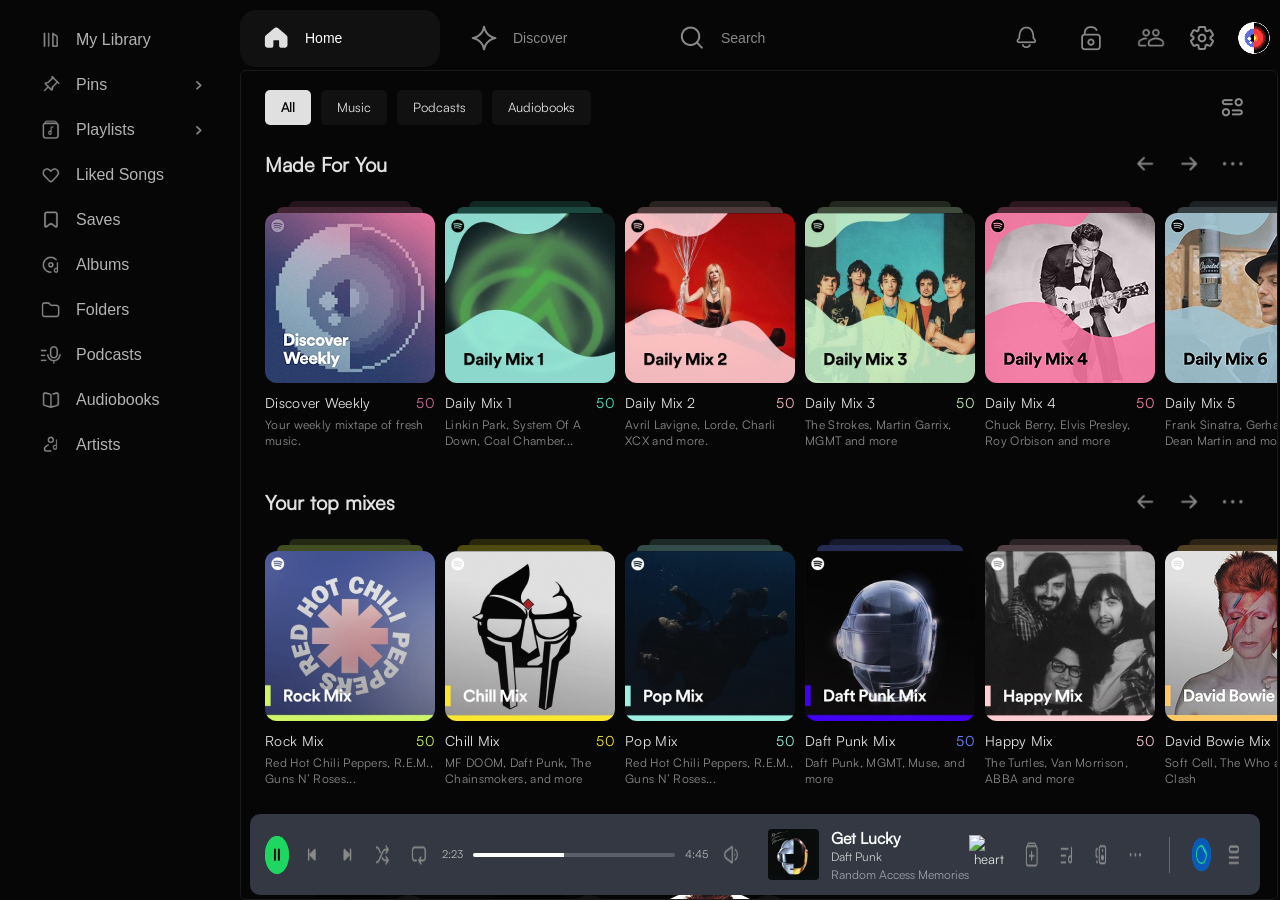
==== commit 8ed9530f: "feature/mobile-responsive created mobile responsive for different htmls" ====
--- a/index.html
+++ b/index.html
@@ -205,7 +205,11 @@
             <div class="friends-info">
               <h5>MusicEnthusiast</h5>
               <div class="friends-playlist">
-                <span>1h</span>
+                <img
+                  src="./assets/icons/musicicon.png"
+                  class="logo"
+                  alt="icon"
+                />
                 <span><strong>would he</strong></span>
                 <img src="./assets/icons/Ellipse 27.png" alt="dot" />
                 <span><strong>joji</strong></span>
@@ -222,7 +226,7 @@
             <div class="friends-info">
               <h5>FriendlyMusicListener</h5>
               <div class="friends-playlist">
-                <span>6h</span>
+                <img src="./assets/icons/musicicon.png" alt="icon" />
                 <span><strong>Rockstar</strong></span>
                 <img src="./assets/icons/Ellipse 27.png" alt="dot" />
                 <span><strong>Post Malone</strong></span>
@@ -238,7 +242,7 @@
           <button class="filter-chip">Music</button>
           <button class="filter-chip">Podcasts</button>
           <button class="filter-chip">Audiobooks</button>
-          <button class="filters-icon white-theme-btn">
+          <button class="filters-icon">
             <img src="./assets/icons/filter.png" alt="filer icon" />
           </button>
         </nav>
@@ -584,9 +588,7 @@
           </div>
         </section>
       </main>
-      <!-- =====================
-   Mobile Mini Player
-===================== -->
+
       <section class="mobile-player">
         <div class="mobile-player__track">
           <img
@@ -619,11 +621,8 @@
         <div class="mobile-player__progress"></div>
       </section>
 
-      <!-- =====================
-   Mobile Bottom Navigation
-===================== -->
       <nav class="mobile-bottom-nav" aria-label="Mobile navigation">
-        <a href="#" class="mobile-bottom-nav__item">
+        <a href="./index.html" class="mobile-bottom-nav__item">
           <img
             src="./assets/icons/Name=Home, Filled=Yes (1).png"
             alt="Home icon"
@@ -636,12 +635,12 @@
           <span>Discover</span>
         </a>
 
-        <a href="#" class="mobile-bottom-nav__item">
+        <a href="/search.html" class="mobile-bottom-nav__item">
           <img src="./assets/icons/search.png" alt="Search icon" />
           <span>Search</span>
         </a>
 
-        <a href="#" class="mobile-bottom-nav__item">
+        <a href="/library.html" class="mobile-bottom-nav__item">
           <img src="./assets/icons/Library.png" alt="Library icon" />
           <span>Library</span>
         </a>
@@ -705,7 +704,10 @@
           </button>
 
           <button class="icon-btn">
-            <img src="./assets/icons/add.png" alt="add" />
+            <img
+              src="./assets/icons/Name=Add to Playlist, Filled=No.png"
+              alt="add"
+            />
           </button>
 
           <button class="icon-btn">
@@ -717,7 +719,7 @@
           </button>
 
           <button class="icon-btn">
-            <img src="./assets/icons/more.png" alt="more" />
+            <img src="./assets/icons/Name=More, Filled=No.png" alt="more" />
           </button>
 
           <div class="divider"></div>
@@ -735,9 +737,10 @@
     <script>
       const contactBtn = document.querySelector(".contact-btn");
       const toggledBar = document.querySelector(".toggledbar");
-      const closeBtn = document.querySelector(".toggled-right img:nth-child(2)");
+      const closeBtn = document.querySelector(
+        ".toggled-right img:nth-child(2)",
+      );
       const turnWhiteBtn = document.querySelector(".turn-white-btn");
-      const whiteThemeBtn = document.querySelector(".white-theme-btn");
 
       contactBtn.addEventListener("click", () => {
         toggledBar.classList.toggle("toggledbar--active");
@@ -752,9 +755,6 @@
           turnWhiteBtn.style.filter = "brightness(0) invert(1)";
         }
       });
-      whiteThemeBtn.addEventListener("click", () => {
-        document.body.classList.toggle("white-theme");
-      });
     </script>
     <!-- BOTTOM PLAYER (fixed) -->
   </body>
--- a/css/main.css
+++ b/css/main.css
@@ -607,7 +607,7 @@
 .discover-content img {
   position: absolute;
   top: 61px;
-  left: 83px;
+  left: 78px;
 }
 
 .genres-content {
@@ -641,7 +641,7 @@
 .genres-content .square img {
   position: absolute;
   top: 61px;
-  left: 83px;
+  left: 78px;
 }
 
 .genres-content .square:nth-child(1) {
@@ -873,9 +873,9 @@
   position: fixed;
   left: 250px;
   right: 20px;
-  bottom: 10px;
+  bottom: 5px;
   height: 81px;
-  padding: 0 20px;
+  padding: 0px 15px;
   background: #333842;
   border-radius: 10px;
   display: flex;
@@ -1236,7 +1236,6 @@
   flex-direction: row;
   justify-content: flex-start;
   align-items: center;
-  gap: 10px;
   margin-bottom: 20px;
 }
 
@@ -1254,25 +1253,23 @@
 .friends-playlist {
   display: flex;
   flex-direction: row;
-  justify-content: flex-start;
+  justify-content: center;
   align-items: center;
   gap: 8px;
   margin-top: 8px;
 }
-
-.friends-playlist span:nth-child(1) {
-  font-size: 16px;
-  color: #898989;
-}
-
-.friends-playlist span:nth-child(4) {
-  font-size: 13px;
-  color: #898989;
+.friends-playlist img {
+  border-radius: 8px;
+  cursor: pointer;
 }
 
 .mobile-shortcuts,
 .mobile-player,
-.mobile-bottom-nav {
+.mobile-bottom-nav,
+.mobile-search-page,
+.library-list,
+.library-toolbartwo,
+.mobile-search-top {
   display: none;
 }
 
@@ -1289,10 +1286,22 @@
     min-height: 100vh;
     height: auto;
     overflow: visible;
+    background-color: #111111;
   }
   .sidebar,
-  .toggledbar {
+  .toggledbar,
+  .site-header,
+  .discover-banner,
+  .section-for-search,
+  .discover-content,
+  .genres-content,
+  .main-content > h2,
+  .library-grid,
+  .library-toolbar {
     display: none !important;
+  }
+  .library-toolbartwo {
+    display: flex;
   }
   .site-header {
     height: auto;
@@ -1333,29 +1342,6 @@
   .filters-icon {
     margin-left: auto;
     flex: 0 0 auto;
-  }
-  .white-theme {
-    background-color: #ffffff;
-  }
-  .white-theme h2, .white-theme h3, .white-theme p, .white-theme span {
-    color: #000;
-  }
-  .white-theme .mobile-shortcut {
-    background-color: #E4E4E4;
-  }
-  .white-theme .mobile-shortcut span {
-    color: #000;
-  }
-  .white-theme .mobile-player {
-    background: #AAB3C6;
-    color: #000;
-  }
-  .white-theme .mobile-player__info h4 {
-    color: #000;
-  }
-  .white-theme .filters button {
-    background-color: #E4E4E4;
-    color: #000;
   }
   .mobile-shortcuts {
     display: grid;
@@ -1396,7 +1382,7 @@
   .section-actions .section-action-btn:nth-child(2) {
     display: none;
   }
-  .section {
+  .section-for-search {
     margin-bottom: 28px;
   }
   .section-header {
@@ -1477,7 +1463,7 @@
     margin: 0 0 2px;
     font-size: 14px;
     font-weight: 500;
-    color: #DBDBDB;
+    color: #dbdbdb;
     white-space: nowrap;
     overflow: hidden;
     text-overflow: ellipsis;
@@ -1541,7 +1527,6 @@
     justify-content: space-around;
     height: 72px;
     padding: 8px 8px 10px;
-    border-top: 1px solid #1e1e1e;
     background: linear-gradient(to top, rgba(0, 0, 0, 0.8) 40%, rgba(0, 0, 0, 0.6) 60%, rgba(0, 0, 0, 0.4) 80%, rgba(0, 0, 0, 0.2) 100%);
   }
   .mobile-bottom-nav__item {
@@ -1567,6 +1552,176 @@
   .mobile-bottom-nav__item span {
     padding: 8px 12px;
   }
+  .mobile-search-page {
+    display: block;
+  }
+  .mobile-search-top {
+    display: flex;
+    align-items: center;
+    gap: 10px;
+    margin-bottom: 18px;
+  }
+  .mobile-search-bar {
+    flex: 1;
+    height: 42px;
+    border-radius: 12px;
+    background: #202020;
+    display: flex;
+    align-items: center;
+    padding: 0 14px;
+    gap: 10px;
+  }
+  .mobile-search-bar input {
+    flex: 1;
+    background: transparent;
+    border: none;
+    outline: none;
+    color: #fff;
+    font-size: 14px;
+  }
+  .mobile-search-bar input::placeholder {
+    color: #898989;
+  }
+  .mobile-search-bar img {
+    width: 35px;
+    height: 35px;
+    opacity: 0.8;
+  }
+  .mobile-camera-btn {
+    width: 42px;
+    height: 42px;
+    border: none;
+    border-radius: 12px;
+    display: flex;
+    align-items: center;
+    justify-content: center;
+    cursor: pointer;
+  }
+  .mobile-page-title {
+    font-size: 25px;
+    font-weight: 700;
+    color: #e0e0e0;
+    margin-bottom: 14px;
+  }
+  .mobile-section-subtitle {
+    font-size: 18px;
+    font-weight: 500;
+    color: #e0e0e0;
+    margin-bottom: 14px;
+  }
+  .mobile-genres-title {
+    margin-top: 20px;
+  }
+  .mobile-browse-grid {
+    display: grid;
+    grid-template-columns: repeat(2, 1fr);
+    gap: 12px;
+  }
+  .mobile-browse-card {
+    position: relative;
+    min-height: 100px;
+    border-radius: 12px;
+    overflow: hidden;
+    padding: 14px;
+  }
+  .mobile-browse-card h4 {
+    font-size: 15px;
+    line-height: 1.2;
+    font-weight: 700;
+    color: #fff;
+    max-width: 90px;
+    margin: 0;
+    position: relative;
+    z-index: 2;
+  }
+  .mobile-browse-card img {
+    position: absolute;
+    right: -10px;
+    bottom: -19px;
+    width: 104px;
+    height: 104px;
+    object-fit: cover;
+    transform: rotate(-5deg);
+    border-radius: 8px;
+  }
+  /* card colors */
+  .card-blue {
+    background: #2b4da7;
+  }
+  .card-orange {
+    background: #d87a08;
+  }
+  .card-blue-2 {
+    background: #2551b8;
+  }
+  .card-purple {
+    background: #b07ad8;
+  }
+  .card-pink {
+    background: #d329b7;
+  }
+  .card-lilac {
+    background: #c184dc;
+  }
+  .card-gray {
+    background: #8d8d8d;
+  }
+  .card-brown {
+    background: #c76800;
+  }
+  .card-green {
+    background: green;
+  }
+  .card-orange2 {
+    background: #d84000;
+  }
+  .card-purple2 {
+    background: #503750;
+  }
+  .card-swamp {
+    background: #006450;
+  }
+  .card-red {
+    background: red;
+  }
+  .card-blue3 {
+    background: #1e3264;
+  }
+  .card-lightblue {
+    background: #537aa1;
+  }
+  .library-list {
+    display: flex;
+    flex-direction: column;
+    margin-left: 10px;
+  }
+  .library-row {
+    display: flex;
+    justify-content: space-between;
+    align-items: center;
+    padding: 20px 0;
+    border-bottom: 1px solid #202020;
+  }
+  .library-row span {
+    font-size: 20px;
+    color: #e0e0e0;
+  }
+  .library-row img {
+    opacity: 0.6;
+  }
+  .library-row-noborder {
+    display: flex;
+    justify-content: space-between;
+    align-items: center;
+    padding: 20px 0;
+  }
+  .library-row-noborder span {
+    font-size: 16px;
+    color: #e0e0e0;
+  }
+  .library-row-noborder img {
+    opacity: 0.6;
+  }
 }
 
 /*# sourceMappingURL=main.css.map */
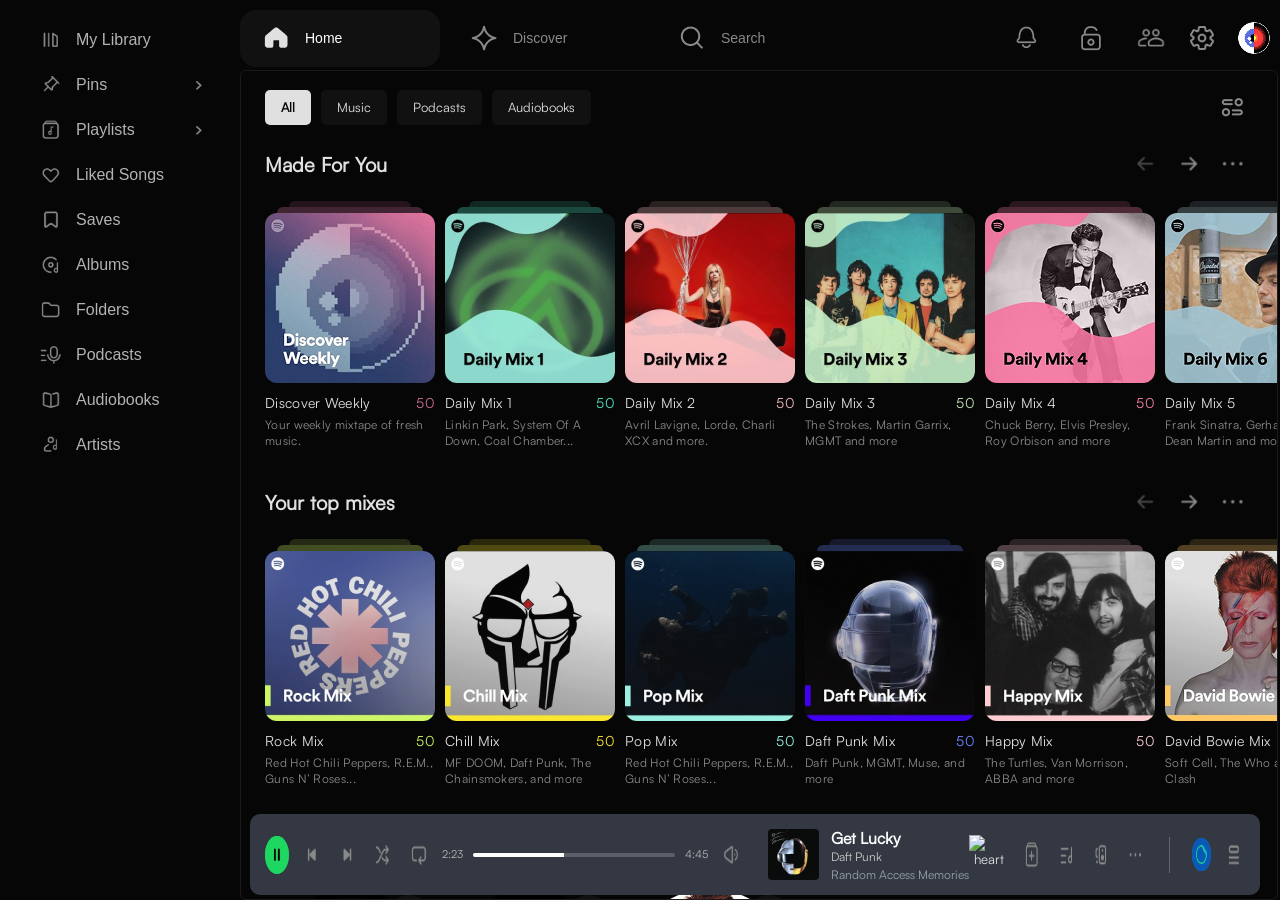
==== commit e1a0f357: "fixed : icons opacity fixed icons opacity." ====
--- a/index.html
+++ b/index.html
@@ -171,7 +171,7 @@
             <div class="friends-info">
               <h5>FriendlyMusicListener</h5>
               <div class="friends-playlist">
-                <img src="./assets/icons/musicicon.png" alt="icon" />
+                <img src="./assets/icons/Vector.png" alt="icon" />
                 <span><strong>Goosebumps</strong></span>
                 <img src="./assets/icons/Ellipse 27.png" alt="dot" />
                 <span><strong>Travis Scott</strong></span>
@@ -188,7 +188,7 @@
             <div class="friends-info">
               <h5>AverageMusicEnjoyer</h5>
               <div class="friends-playlist">
-                <img src="./assets/icons/musicicon.png" alt="icon" />
+                <img src="./assets/icons/Vector.png" alt="icon" />
                 <span><strong>Get Lucky</strong></span>
                 <img src="./assets/icons/Ellipse 27.png" alt="dot" />
                 <span><strong>Daft Punk</strong></span>
@@ -205,11 +205,7 @@
             <div class="friends-info">
               <h5>MusicEnthusiast</h5>
               <div class="friends-playlist">
-                <img
-                  src="./assets/icons/musicicon.png"
-                  class="logo"
-                  alt="icon"
-                />
+                <span>1h</span>
                 <span><strong>would he</strong></span>
                 <img src="./assets/icons/Ellipse 27.png" alt="dot" />
                 <span><strong>joji</strong></span>
@@ -226,7 +222,7 @@
             <div class="friends-info">
               <h5>FriendlyMusicListener</h5>
               <div class="friends-playlist">
-                <img src="./assets/icons/musicicon.png" alt="icon" />
+                <span>6h</span>
                 <span><strong>Rockstar</strong></span>
                 <img src="./assets/icons/Ellipse 27.png" alt="dot" />
                 <span><strong>Post Malone</strong></span>
@@ -242,7 +238,7 @@
           <button class="filter-chip">Music</button>
           <button class="filter-chip">Podcasts</button>
           <button class="filter-chip">Audiobooks</button>
-          <button class="filters-icon">
+          <button class="filters-icon white-theme-btn">
             <img src="./assets/icons/filter.png" alt="filer icon" />
           </button>
         </nav>
@@ -296,7 +292,7 @@
           <div class="section-header">
             <h2 class="section-title">Made For You</h2>
             <div class="section-actions">
-              <button class="section-action-btn">
+              <button class="section-action-btn img-opacity">
                 <img
                   src="./assets/icons/Name=Arrow-Left, Filled=No.png"
                   alt="Left arrow icon"
@@ -423,7 +419,7 @@
           <div class="section-header">
             <h2 class="section-title">Your top mixes</h2>
             <div class="section-actions">
-              <button class="section-action-btn">
+              <button class="section-action-btn img-opacity">
                 <img
                   src="./assets/icons/Name=Arrow-Left, Filled=No.png"
                   alt="Left arrow icon"
@@ -543,13 +539,13 @@
           <div class="section-header">
             <h2 class="section-title">Your favorite artists</h2>
             <div class="section-actions">
-              <button class="section-action-btn">
+              <button class="section-action-btn img-opacity">
                 <img
                   src="./assets/icons/Name=Arrow-Left, Filled=No.png"
                   alt="Left arrow icon"
                 />
               </button>
-              <button class="section-action-btn">
+              <button class="section-action-btn img-opacity">
                 <img
                   src="./assets/icons/Name=Arrow-Right, Filled=No.png"
                   alt="Right arrow icon "
@@ -737,10 +733,9 @@
     <script>
       const contactBtn = document.querySelector(".contact-btn");
       const toggledBar = document.querySelector(".toggledbar");
-      const closeBtn = document.querySelector(
-        ".toggled-right img:nth-child(2)",
-      );
+      const closeBtn = document.querySelector(".toggled-right img:nth-child(2)");
       const turnWhiteBtn = document.querySelector(".turn-white-btn");
+      const whiteThemeBtn = document.querySelector(".white-theme-btn");
 
       contactBtn.addEventListener("click", () => {
         toggledBar.classList.toggle("toggledbar--active");
@@ -755,6 +750,9 @@
           turnWhiteBtn.style.filter = "brightness(0) invert(1)";
         }
       });
+      whiteThemeBtn.addEventListener("click", () => {
+        document.body.classList.toggle("white-theme");
+      });
     </script>
     <!-- BOTTOM PLAYER (fixed) -->
   </body>
--- a/css/main.css
+++ b/css/main.css
@@ -607,7 +607,7 @@
 .discover-content img {
   position: absolute;
   top: 61px;
-  left: 78px;
+  left: 83px;
 }
 
 .genres-content {
@@ -641,7 +641,7 @@
 .genres-content .square img {
   position: absolute;
   top: 61px;
-  left: 78px;
+  left: 83px;
 }
 
 .genres-content .square:nth-child(1) {
@@ -1124,6 +1124,10 @@
   gap: 4px;
 }
 
+.img-opacity {
+  opacity: 0.5;
+}
+
 .section-action-btn {
   width: 40px;
   height: 40px;
@@ -1236,6 +1240,7 @@
   flex-direction: row;
   justify-content: flex-start;
   align-items: center;
+  gap: 10px;
   margin-bottom: 20px;
 }
 
@@ -1247,20 +1252,25 @@
 .friends-info h5 {
   font-size: 14px;
   font-weight: 400;
-  padding: 0 20px;
 }
 
 .friends-playlist {
   display: flex;
   flex-direction: row;
-  justify-content: center;
+  justify-content: flex-start;
   align-items: center;
   gap: 8px;
   margin-top: 8px;
 }
-.friends-playlist img {
-  border-radius: 8px;
-  cursor: pointer;
+
+.friends-playlist span:nth-child(1) {
+  font-size: 16px;
+  color: #898989;
+}
+
+.friends-playlist span:nth-child(4) {
+  font-size: 13px;
+  color: #898989;
 }
 
 .mobile-shortcuts,
@@ -1280,13 +1290,13 @@
     min-height: 100%;
     overflow-x: hidden;
     overflow-y: auto;
+    background-color: #111111;
   }
   .page-wrapper {
     display: block;
     min-height: 100vh;
     height: auto;
     overflow: visible;
-    background-color: #111111;
   }
   .sidebar,
   .toggledbar,
@@ -1342,6 +1352,29 @@
   .filters-icon {
     margin-left: auto;
     flex: 0 0 auto;
+  }
+  .white-theme {
+    background-color: #ffffff;
+  }
+  .white-theme h2, .white-theme h3, .white-theme p, .white-theme span {
+    color: #000;
+  }
+  .white-theme .mobile-shortcut {
+    background-color: #E4E4E4;
+  }
+  .white-theme .mobile-shortcut span {
+    color: #000;
+  }
+  .white-theme .mobile-player {
+    background: #AAB3C6;
+    color: #000;
+  }
+  .white-theme .mobile-player__info h4 {
+    color: #000;
+  }
+  .white-theme .filters button {
+    background-color: #E4E4E4;
+    color: #000;
   }
   .mobile-shortcuts {
     display: grid;
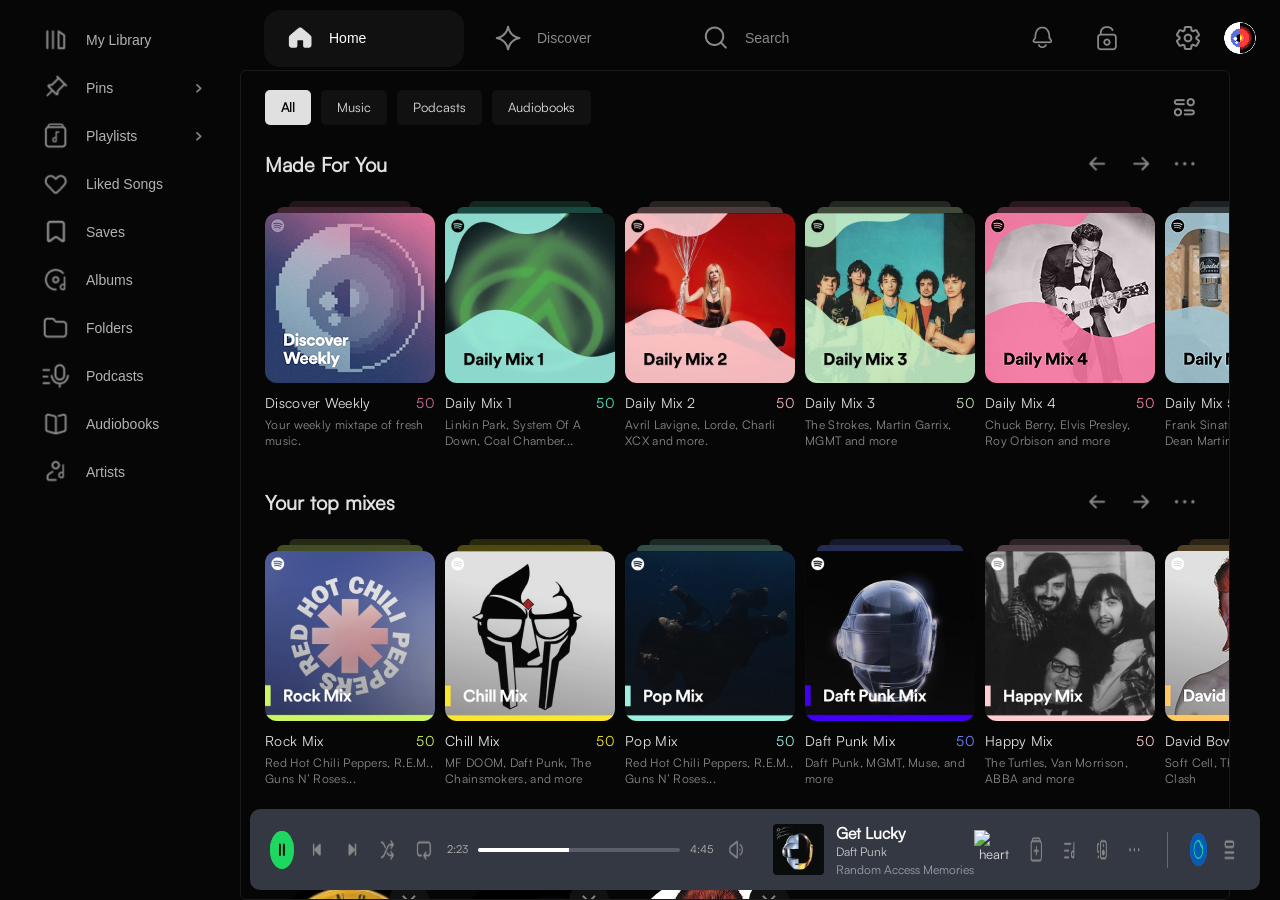
==== commit 76968fbb: "Added liked-songs page Added liked-songs page" ====
--- a/index.html
+++ b/index.html
@@ -13,7 +13,7 @@
         <nav class="sidebar-nav">
           <ul class="sidebar-list">
             <li class="sidebar-item">
-              <a href="./library.html">
+              <a href="#">
                 <img
                   class="sidebar-icon"
                   src="./assets/icons/Library.png"
@@ -42,7 +42,7 @@
             </li>
 
             <li class="sidebar-item">
-              <a href="#">
+              <a href="liked-songs.html">
                 <img
                   class="sidebar-icon"
                   src="./assets/icons/Like.png"
@@ -171,7 +171,7 @@
             <div class="friends-info">
               <h5>FriendlyMusicListener</h5>
               <div class="friends-playlist">
-                <img src="./assets/icons/Vector.png" alt="icon" />
+                <img src="./assets/icons/musicicon.png" alt="icon" />
                 <span><strong>Goosebumps</strong></span>
                 <img src="./assets/icons/Ellipse 27.png" alt="dot" />
                 <span><strong>Travis Scott</strong></span>
@@ -188,7 +188,7 @@
             <div class="friends-info">
               <h5>AverageMusicEnjoyer</h5>
               <div class="friends-playlist">
-                <img src="./assets/icons/Vector.png" alt="icon" />
+                <img src="./assets/icons/musicicon.png" alt="icon" />
                 <span><strong>Get Lucky</strong></span>
                 <img src="./assets/icons/Ellipse 27.png" alt="dot" />
                 <span><strong>Daft Punk</strong></span>
@@ -205,7 +205,11 @@
             <div class="friends-info">
               <h5>MusicEnthusiast</h5>
               <div class="friends-playlist">
-                <span>1h</span>
+                <img
+                  src="./assets/icons/musicicon.png"
+                  class="logo"
+                  alt="icon"
+                />
                 <span><strong>would he</strong></span>
                 <img src="./assets/icons/Ellipse 27.png" alt="dot" />
                 <span><strong>joji</strong></span>
@@ -222,7 +226,7 @@
             <div class="friends-info">
               <h5>FriendlyMusicListener</h5>
               <div class="friends-playlist">
-                <span>6h</span>
+                <img src="./assets/icons/musicicon.png" alt="icon" />
                 <span><strong>Rockstar</strong></span>
                 <img src="./assets/icons/Ellipse 27.png" alt="dot" />
                 <span><strong>Post Malone</strong></span>
@@ -238,7 +242,7 @@
           <button class="filter-chip">Music</button>
           <button class="filter-chip">Podcasts</button>
           <button class="filter-chip">Audiobooks</button>
-          <button class="filters-icon white-theme-btn">
+          <button class="filters-icon">
             <img src="./assets/icons/filter.png" alt="filer icon" />
           </button>
         </nav>
@@ -292,7 +296,7 @@
           <div class="section-header">
             <h2 class="section-title">Made For You</h2>
             <div class="section-actions">
-              <button class="section-action-btn img-opacity">
+              <button class="section-action-btn">
                 <img
                   src="./assets/icons/Name=Arrow-Left, Filled=No.png"
                   alt="Left arrow icon"
@@ -419,7 +423,7 @@
           <div class="section-header">
             <h2 class="section-title">Your top mixes</h2>
             <div class="section-actions">
-              <button class="section-action-btn img-opacity">
+              <button class="section-action-btn">
                 <img
                   src="./assets/icons/Name=Arrow-Left, Filled=No.png"
                   alt="Left arrow icon"
@@ -539,13 +543,13 @@
           <div class="section-header">
             <h2 class="section-title">Your favorite artists</h2>
             <div class="section-actions">
-              <button class="section-action-btn img-opacity">
+              <button class="section-action-btn">
                 <img
                   src="./assets/icons/Name=Arrow-Left, Filled=No.png"
                   alt="Left arrow icon"
                 />
               </button>
-              <button class="section-action-btn img-opacity">
+              <button class="section-action-btn">
                 <img
                   src="./assets/icons/Name=Arrow-Right, Filled=No.png"
                   alt="Right arrow icon "
@@ -584,7 +588,9 @@
           </div>
         </section>
       </main>
-
+      <!-- =====================
+   Mobile Mini Player
+===================== -->
       <section class="mobile-player">
         <div class="mobile-player__track">
           <img
@@ -617,8 +623,11 @@
         <div class="mobile-player__progress"></div>
       </section>
 
+      <!-- =====================
+   Mobile Bottom Navigation
+===================== -->
       <nav class="mobile-bottom-nav" aria-label="Mobile navigation">
-        <a href="./index.html" class="mobile-bottom-nav__item">
+        <a href="#" class="mobile-bottom-nav__item">
           <img
             src="./assets/icons/Name=Home, Filled=Yes (1).png"
             alt="Home icon"
@@ -631,12 +640,12 @@
           <span>Discover</span>
         </a>
 
-        <a href="/search.html" class="mobile-bottom-nav__item">
+        <a href="#" class="mobile-bottom-nav__item">
           <img src="./assets/icons/search.png" alt="Search icon" />
           <span>Search</span>
         </a>
 
-        <a href="/library.html" class="mobile-bottom-nav__item">
+        <a href="#" class="mobile-bottom-nav__item">
           <img src="./assets/icons/Library.png" alt="Library icon" />
           <span>Library</span>
         </a>
@@ -700,10 +709,7 @@
           </button>
 
           <button class="icon-btn">
-            <img
-              src="./assets/icons/Name=Add to Playlist, Filled=No.png"
-              alt="add"
-            />
+            <img src="./assets/icons/add.png" alt="add" />
           </button>
 
           <button class="icon-btn">
@@ -715,7 +721,7 @@
           </button>
 
           <button class="icon-btn">
-            <img src="./assets/icons/Name=More, Filled=No.png" alt="more" />
+            <img src="./assets/icons/more.png" alt="more" />
           </button>
 
           <div class="divider"></div>
@@ -733,9 +739,10 @@
     <script>
       const contactBtn = document.querySelector(".contact-btn");
       const toggledBar = document.querySelector(".toggledbar");
-      const closeBtn = document.querySelector(".toggled-right img:nth-child(2)");
+      const closeBtn = document.querySelector(
+        ".toggled-right img:nth-child(2)",
+      );
       const turnWhiteBtn = document.querySelector(".turn-white-btn");
-      const whiteThemeBtn = document.querySelector(".white-theme-btn");
 
       contactBtn.addEventListener("click", () => {
         toggledBar.classList.toggle("toggledbar--active");
@@ -750,9 +757,6 @@
           turnWhiteBtn.style.filter = "brightness(0) invert(1)";
         }
       });
-      whiteThemeBtn.addEventListener("click", () => {
-        document.body.classList.toggle("white-theme");
-      });
     </script>
     <!-- BOTTOM PLAYER (fixed) -->
   </body>
--- a/css/main.css
+++ b/css/main.css
@@ -190,6 +190,7 @@
   width: 100%;
   display: block;
   border-radius: 12px;
+  position: relative;
   z-index: 3;
 }
 
@@ -228,14 +229,6 @@
   font-weight: normal;
 }
 
-.mix-card__liked {
-  color: #1ed760;
-}
-
-.mix-card__secondary {
-  color: #898989;
-}
-
 .mix-card__desc {
   font-size: 12px;
   color: #898989;
@@ -244,14 +237,8 @@
 }
 
 .artist-card {
+  width: 170px;
   text-align: center;
-  cursor: pointer;
-  overflow: visible;
-  padding-top: 14px;
-  letter-spacing: 0.3px;
-  line-height: 1.4;
-  width: 170px;
-  height: 253px;
 }
 
 .artist-img {
@@ -559,27 +546,27 @@
 }
 
 .discover-content .square:nth-child(1) {
-  background-color: #1e3264;
+  background-color: #1E3264;
 }
 
 .discover-content .square:nth-child(2) {
-  background-color: #ba5d07;
+  background-color: #BA5D07;
 }
 
 .discover-content .square:nth-child(3) {
-  background-color: #1e3264;
+  background-color: #1E3264;
 }
 
 .discover-content .square:nth-child(4) {
-  background-color: #8d67ab;
+  background-color: #8D67AB;
 }
 
 .discover-content .square:nth-child(5) {
-  background-color: #b02897;
+  background-color: #B02897;
 }
 
 .discover-content .square:nth-child(6) {
-  background-color: #8d67ab;
+  background-color: #8D67AB;
 }
 
 .discover-content .square:nth-child(7) {
@@ -587,7 +574,7 @@
 }
 
 .discover-content .square:nth-child(8) {
-  background-color: #ba5d07;
+  background-color: #BA5D07;
 }
 
 .discover-content h2 {
@@ -607,7 +594,7 @@
 .discover-content img {
   position: absolute;
   top: 61px;
-  left: 83px;
+  left: 78px;
 }
 
 .genres-content {
@@ -641,15 +628,15 @@
 .genres-content .square img {
   position: absolute;
   top: 61px;
-  left: 83px;
+  left: 78px;
 }
 
 .genres-content .square:nth-child(1) {
-  background-color: #148a08;
+  background-color: #148A08;
 }
 
 .genres-content .square:nth-child(2) {
-  background-color: #d84000;
+  background-color: #D84000;
 }
 
 .genres-content .square:nth-child(3) {
@@ -661,43 +648,19 @@
 }
 
 .genres-content .square:nth-child(5) {
-  background-color: #e91429;
+  background-color: #E91429;
 }
 
 .genres-content .square:nth-child(6) {
-  background-color: #1e3264;
+  background-color: #1E3264;
 }
 
 .genres-content .square:nth-child(7) {
-  background-color: #e91429;
+  background-color: #E91429;
 }
 
 .genres-content .square:nth-child(8) {
-  background-color: #537aa1;
-}
-
-.mix-card__count-lightblue {
-  color: #95e6d3;
-}
-
-.mix-card__count-red {
-  color: #f4b8bd;
-}
-
-.mix-card__count-green {
-  color: #c3e7b7;
-}
-
-.mix-card__count-lime {
-  color: #ccf665;
-}
-
-.mix-card__count-yellow {
-  color: #f9e72c;
-}
-
-.mix-card__count-brightblue {
-  color: #9bf0e2;
+  background-color: #537AA1;
 }
 
 .filters {
@@ -757,6 +720,7 @@
   justify-content: space-between;
   align-items: center;
   height: 64px;
+  padding: 0 24px;
   background: #060606;
   margin-top: 6px;
 }
@@ -810,7 +774,6 @@
   align-items: center;
   gap: 24px;
   cursor: pointer;
-  margin-right: 10px;
 }
 
 .page-wrapper {
@@ -824,7 +787,7 @@
 
 aside.sidebar {
   grid-area: sidebar;
-  background-color: #202020;
+  background-color: #111111;
   display: flex;
   flex-direction: column;
   padding: 24px;
@@ -835,6 +798,7 @@
   background-color: #111111;
   display: flex;
   flex-direction: column;
+  padding: 24px;
 }
 
 header {
@@ -842,6 +806,7 @@
   background-color: #060606;
   display: flex;
   align-items: center;
+  padding: 24px;
 }
 
 .main-content {
@@ -873,9 +838,9 @@
   position: fixed;
   left: 250px;
   right: 20px;
-  bottom: 5px;
+  bottom: 10px;
   height: 81px;
-  padding: 0px 15px;
+  padding: 0 20px;
   background: #333842;
   border-radius: 10px;
   display: flex;
@@ -1036,7 +1001,7 @@
 .sidebar-list {
   display: flex;
   flex-direction: column;
-  gap: 5px;
+  gap: 8px;
   margin-top: -12px;
   padding: 0;
   list-style: none;
@@ -1056,7 +1021,7 @@
   padding: 0 12px;
   border-radius: 5px;
   font-family: "Satoshi", sans-serif;
-  font-size: 16px;
+  font-size: 14px;
   font-weight: 500;
   color: #b3b3b3;
   text-decoration: none;
@@ -1064,8 +1029,8 @@
 
 /* ICON */
 .sidebar-icon {
-  width: 30px;
-  height: 30px;
+  width: 40px;
+  height: 40px;
   object-fit: contain;
 }
 
@@ -1098,6 +1063,13 @@
   color: #fff;
 }
 
+.liked-page .sidebar {
+  background-color: #111111 !important;
+  border-radius: 10px;
+  margin: 8px 8px 8px 8px;
+  padding: 7px;
+}
+
 .section {
   margin-bottom: 30px;
 }
@@ -1124,10 +1096,6 @@
   gap: 4px;
 }
 
-.img-opacity {
-  opacity: 0.5;
-}
-
 .section-action-btn {
   width: 40px;
   height: 40px;
@@ -1143,58 +1111,6 @@
 .section-action-btn:hover {
   color: #e0e0e0;
   background-color: #202020;
-}
-
-.library-toolbar {
-  display: flex;
-  align-items: center;
-  justify-content: space-between;
-  margin-bottom: 18px;
-  color: #898989;
-}
-
-.library-toolbar__left {
-  display: flex;
-  align-items: center;
-  gap: 10px;
-}
-
-.toolbar-btn,
-.sort-btn,
-.search-btn,
-.toolbar-plus {
-  border: 0;
-  background: transparent;
-  color: #898989;
-  cursor: pointer;
-  transition: color 0.2s;
-  border-radius: 5px;
-}
-.toolbar-btn:hover,
-.sort-btn:hover,
-.search-btn:hover,
-.toolbar-plus:hover {
-  color: #e0e0e0;
-  background-color: #202020;
-}
-
-.toolbar-btn {
-  width: 40px;
-  height: 40px;
-}
-
-.sort-btn {
-  display: inline-flex;
-  align-items: center;
-  gap: 6px;
-  padding: 0 8px;
-  font-size: 14px;
-}
-
-.library-grid {
-  display: grid;
-  grid-template-columns: repeat(8, 1fr);
-  gap: 20px 11px;
 }
 
 .toggledbar {
@@ -1208,7 +1124,6 @@
 .toggledbar.toggledbar--active {
   width: 450px;
   visibility: visible;
-  padding: 24px;
 }
 .toggledbar .friends-activity {
   display: flex;
@@ -1240,7 +1155,6 @@
   flex-direction: row;
   justify-content: flex-start;
   align-items: center;
-  gap: 10px;
   margin-bottom: 20px;
 }
 
@@ -1252,34 +1166,25 @@
 .friends-info h5 {
   font-size: 14px;
   font-weight: 400;
+  padding: 0 20px;
 }
 
 .friends-playlist {
   display: flex;
   flex-direction: row;
-  justify-content: flex-start;
+  justify-content: center;
   align-items: center;
   gap: 8px;
   margin-top: 8px;
 }
-
-.friends-playlist span:nth-child(1) {
-  font-size: 16px;
-  color: #898989;
-}
-
-.friends-playlist span:nth-child(4) {
-  font-size: 13px;
-  color: #898989;
+.friends-playlist img {
+  border-radius: 8px;
+  cursor: pointer;
 }
 
 .mobile-shortcuts,
 .mobile-player,
-.mobile-bottom-nav,
-.mobile-search-page,
-.library-list,
-.library-toolbartwo,
-.mobile-search-top {
+.mobile-bottom-nav {
   display: none;
 }
 
@@ -1290,7 +1195,6 @@
     min-height: 100%;
     overflow-x: hidden;
     overflow-y: auto;
-    background-color: #111111;
   }
   .page-wrapper {
     display: block;
@@ -1299,19 +1203,8 @@
     overflow: visible;
   }
   .sidebar,
-  .toggledbar,
-  .site-header,
-  .discover-banner,
-  .section-for-search,
-  .discover-content,
-  .genres-content,
-  .main-content > h2,
-  .library-grid,
-  .library-toolbar {
+  .toggledbar {
     display: none !important;
-  }
-  .library-toolbartwo {
-    display: flex;
   }
   .site-header {
     height: auto;
@@ -1352,29 +1245,6 @@
   .filters-icon {
     margin-left: auto;
     flex: 0 0 auto;
-  }
-  .white-theme {
-    background-color: #ffffff;
-  }
-  .white-theme h2, .white-theme h3, .white-theme p, .white-theme span {
-    color: #000;
-  }
-  .white-theme .mobile-shortcut {
-    background-color: #E4E4E4;
-  }
-  .white-theme .mobile-shortcut span {
-    color: #000;
-  }
-  .white-theme .mobile-player {
-    background: #AAB3C6;
-    color: #000;
-  }
-  .white-theme .mobile-player__info h4 {
-    color: #000;
-  }
-  .white-theme .filters button {
-    background-color: #E4E4E4;
-    color: #000;
   }
   .mobile-shortcuts {
     display: grid;
@@ -1415,7 +1285,7 @@
   .section-actions .section-action-btn:nth-child(2) {
     display: none;
   }
-  .section-for-search {
+  .section {
     margin-bottom: 28px;
   }
   .section-header {
@@ -1496,7 +1366,7 @@
     margin: 0 0 2px;
     font-size: 14px;
     font-weight: 500;
-    color: #dbdbdb;
+    color: #DBDBDB;
     white-space: nowrap;
     overflow: hidden;
     text-overflow: ellipsis;
@@ -1560,6 +1430,7 @@
     justify-content: space-around;
     height: 72px;
     padding: 8px 8px 10px;
+    border-top: 1px solid #1e1e1e;
     background: linear-gradient(to top, rgba(0, 0, 0, 0.8) 40%, rgba(0, 0, 0, 0.6) 60%, rgba(0, 0, 0, 0.4) 80%, rgba(0, 0, 0, 0.2) 100%);
   }
   .mobile-bottom-nav__item {
@@ -1585,175 +1456,267 @@
   .mobile-bottom-nav__item span {
     padding: 8px 12px;
   }
-  .mobile-search-page {
-    display: block;
-  }
-  .mobile-search-top {
-    display: flex;
-    align-items: center;
-    gap: 10px;
-    margin-bottom: 18px;
-  }
-  .mobile-search-bar {
-    flex: 1;
-    height: 42px;
-    border-radius: 12px;
-    background: #202020;
-    display: flex;
-    align-items: center;
-    padding: 0 14px;
-    gap: 10px;
-  }
-  .mobile-search-bar input {
-    flex: 1;
-    background: transparent;
-    border: none;
-    outline: none;
-    color: #fff;
-    font-size: 14px;
-  }
-  .mobile-search-bar input::placeholder {
-    color: #898989;
-  }
-  .mobile-search-bar img {
-    width: 35px;
-    height: 35px;
-    opacity: 0.8;
-  }
-  .mobile-camera-btn {
-    width: 42px;
-    height: 42px;
-    border: none;
-    border-radius: 12px;
-    display: flex;
-    align-items: center;
-    justify-content: center;
-    cursor: pointer;
-  }
-  .mobile-page-title {
-    font-size: 25px;
-    font-weight: 700;
-    color: #e0e0e0;
-    margin-bottom: 14px;
-  }
-  .mobile-section-subtitle {
-    font-size: 18px;
-    font-weight: 500;
-    color: #e0e0e0;
-    margin-bottom: 14px;
-  }
-  .mobile-genres-title {
-    margin-top: 20px;
-  }
-  .mobile-browse-grid {
-    display: grid;
-    grid-template-columns: repeat(2, 1fr);
-    gap: 12px;
-  }
-  .mobile-browse-card {
-    position: relative;
-    min-height: 100px;
-    border-radius: 12px;
-    overflow: hidden;
-    padding: 14px;
-  }
-  .mobile-browse-card h4 {
-    font-size: 15px;
-    line-height: 1.2;
-    font-weight: 700;
-    color: #fff;
-    max-width: 90px;
-    margin: 0;
-    position: relative;
-    z-index: 2;
-  }
-  .mobile-browse-card img {
-    position: absolute;
-    right: -10px;
-    bottom: -19px;
-    width: 104px;
-    height: 104px;
-    object-fit: cover;
-    transform: rotate(-5deg);
-    border-radius: 8px;
-  }
-  /* card colors */
-  .card-blue {
-    background: #2b4da7;
-  }
-  .card-orange {
-    background: #d87a08;
-  }
-  .card-blue-2 {
-    background: #2551b8;
-  }
-  .card-purple {
-    background: #b07ad8;
-  }
-  .card-pink {
-    background: #d329b7;
-  }
-  .card-lilac {
-    background: #c184dc;
-  }
-  .card-gray {
-    background: #8d8d8d;
-  }
-  .card-brown {
-    background: #c76800;
-  }
-  .card-green {
-    background: green;
-  }
-  .card-orange2 {
-    background: #d84000;
-  }
-  .card-purple2 {
-    background: #503750;
-  }
-  .card-swamp {
-    background: #006450;
-  }
-  .card-red {
-    background: red;
-  }
-  .card-blue3 {
-    background: #1e3264;
-  }
-  .card-lightblue {
-    background: #537aa1;
-  }
-  .library-list {
-    display: flex;
-    flex-direction: column;
-    margin-left: 10px;
-  }
-  .library-row {
-    display: flex;
-    justify-content: space-between;
-    align-items: center;
-    padding: 20px 0;
-    border-bottom: 1px solid #202020;
-  }
-  .library-row span {
-    font-size: 20px;
-    color: #e0e0e0;
-  }
-  .library-row img {
-    opacity: 0.6;
-  }
-  .library-row-noborder {
-    display: flex;
-    justify-content: space-between;
-    align-items: center;
-    padding: 20px 0;
-  }
-  .library-row-noborder span {
-    font-size: 16px;
-    color: #e0e0e0;
-  }
-  .library-row-noborder img {
-    opacity: 0.6;
+}
+.liked-main-content {
+  padding: 16px;
+  padding-bottom: calc(72px + 24px);
+  height: calc(100vh - 64px);
+  min-height: 0;
+  overflow-y: auto;
+  box-sizing: border-box;
+}
+
+.liked-songs {
+  width: 100%;
+  max-width: 1438px;
+  margin: 0 auto;
+  background-color: #060606;
+  border: none;
+  border-radius: 8px;
+  overflow: hidden;
+  height: auto;
+  min-height: unset;
+  display: flex;
+  flex-direction: column;
+  justify-content: flex-start;
+  align-items: stretch;
+}
+.liked-songs__topbar {
+  display: flex;
+  flex-direction: row;
+  justify-content: space-between;
+  align-items: center;
+  min-height: 62px;
+  padding: 0 24px;
+  border-bottom: none;
+}
+.liked-songs__topbar-actions {
+  display: flex;
+  flex-direction: row;
+  justify-content: flex-end;
+  align-items: center;
+  gap: 14px;
+  margin-left: auto;
+  flex-wrap: nowrap;
+}
+.liked-songs__add-btn {
+  width: 28px;
+  height: 28px;
+  border: 0;
+  background: transparent;
+  color: #e0e0e0;
+  font-size: 24px;
+  font-weight: 500;
+  line-height: 1;
+  cursor: pointer;
+  border-radius: 4px;
+}
+.liked-songs__add-btn:hover {
+  background-color: #282828;
+}
+.liked-songs__icon-btn, .liked-songs__filter-btn {
+  border: 0;
+  background: transparent;
+  color: #898989;
+  font-family: "Satoshi", sans-serif;
+  font-size: 14px;
+  cursor: pointer;
+  padding: 0;
+  height: 24px;
+  display: flex;
+  flex-direction: row;
+  justify-content: center;
+  align-items: center;
+}
+.liked-songs__icon-btn:hover, .liked-songs__filter-btn:hover {
+  color: #e0e0e0;
+}
+.liked-songs__filter-btn {
+  gap: 6px;
+  white-space: nowrap;
+}
+.liked-songs__icon-btn img, .liked-songs__filter-btn img {
+  width: 40px;
+  height: 40px;
+  object-fit: contain;
+  display: block;
+}
+.liked-songs__table {
+  width: 100%;
+  overflow-x: auto;
+}
+.liked-songs__head {
+  display: grid;
+  grid-template-columns: 40px 420px 260px 110px 50px;
+  align-items: center;
+  column-gap: 16px;
+  min-height: 42px;
+  padding: 0 16px;
+  border-bottom: 1px solid #1a1a1a;
+  color: #898989;
+  font-size: 11px;
+  font-weight: 500;
+}
+.liked-songs__body {
+  width: 100%;
+}
+.liked-songs__row {
+  display: grid;
+  grid-template-columns: 40px 420px 260px 80px 40px;
+  align-items: center;
+  column-gap: 16px;
+  min-height: 60px;
+  padding: 0 16px;
+}
+.liked-songs__row:hover {
+  background-color: #282828;
+}
+.liked-songs__col, .liked-songs__index, .liked-songs__album-name, .liked-songs__time {
+  overflow: hidden;
+  white-space: nowrap;
+  text-overflow: ellipsis;
+}
+.liked-songs__index {
+  color: #898989;
+  font-size: 13px;
+}
+.liked-songs__track {
+  display: flex;
+  flex-direction: row;
+  justify-content: flex-start;
+  align-items: center;
+  gap: 10px;
+  min-width: 0;
+}
+.liked-songs__cover {
+  width: 36px;
+  height: 36px;
+  object-fit: cover;
+  border-radius: 4px;
+  flex-shrink: 0;
+}
+.liked-songs__track-info {
+  min-width: 0;
+  display: flex;
+  flex-direction: column;
+  justify-content: center;
+  align-items: flex-start;
+  gap: 2px;
+}
+.liked-songs__track-title {
+  margin: 0;
+  color: #e0e0e0;
+  font-size: 14px;
+  font-weight: 500;
+  line-height: 1.2;
+  overflow: hidden;
+  white-space: nowrap;
+  text-overflow: ellipsis;
+}
+.liked-songs__track-artist {
+  margin: 0;
+  color: #898989;
+  font-size: 11px;
+  line-height: 1.2;
+  overflow: hidden;
+  white-space: nowrap;
+  text-overflow: ellipsis;
+}
+.liked-songs__album-name {
+  margin: 0;
+  color: #898989;
+  font-size: 13px;
+  overflow: hidden;
+  white-space: nowrap;
+  text-overflow: ellipsis;
+}
+.liked-songs__meta {
+  display: flex;
+  flex-direction: row;
+  justify-content: flex-start;
+  align-items: center;
+  gap: 12px;
+}
+.liked-songs__time {
+  color: #898989;
+  font-size: 13px;
+  text-align: left;
+  white-space: nowrap;
+  overflow: visible;
+}
+.liked-songs__like {
+  border: 0;
+  background: transparent;
+  cursor: pointer;
+  margin-left: 25px;
+  padding: 0;
+  display: flex;
+  flex-direction: row;
+  justify-content: center;
+  align-items: center;
+}
+.liked-songs__like img {
+  width: 23px;
+  height: 20px;
+  object-fit: contain;
+  display: block;
+}
+
+@media (max-width: 1200px) {
+  .liked-songs__head, .liked-songs__row {
+    grid-template-columns: 36px 360px 220px 70px 36px;
+    column-gap: 14px;
+  }
+}
+@media (max-width: 768px) {
+  .liked-songs__topbar {
+    flex-wrap: wrap;
+    justify-content: flex-start;
+    padding: 8px;
+  }
+  .liked-songs__topbar-actions {
+    width: auto;
+    flex-wrap: wrap;
+    gap: 8px;
+  }
+  .liked-songs__head {
+    display: none;
+  }
+  .liked-songs__row {
+    grid-template-columns: 28px minmax(0, 1fr) 70px 36px;
+    column-gap: 8px;
+    padding: 0 8px;
+  }
+  .liked-songs__album-name {
+    display: none;
+  }
+  .liked-songs__meta {
+    gap: 8px;
+  }
+}
+@media (max-width: 390px) {
+  .liked-main-content {
+    padding: 8px;
+  }
+  .liked-songs__row {
+    grid-template-columns: 24px minmax(0, 1fr) 58px 28px;
+    column-gap: 8px;
+    min-height: 56px;
+    padding: 0 8px;
+  }
+  .liked-songs__cover {
+    width: 32px;
+    height: 32px;
+  }
+  .liked-songs__track-title {
+    font-size: 13px;
+  }
+  .liked-songs__track-artist, .liked-songs__time {
+    font-size: 11px;
+  }
+  .liked-songs__like img {
+    width: 14px;
+    height: 14px;
   }
 }
 
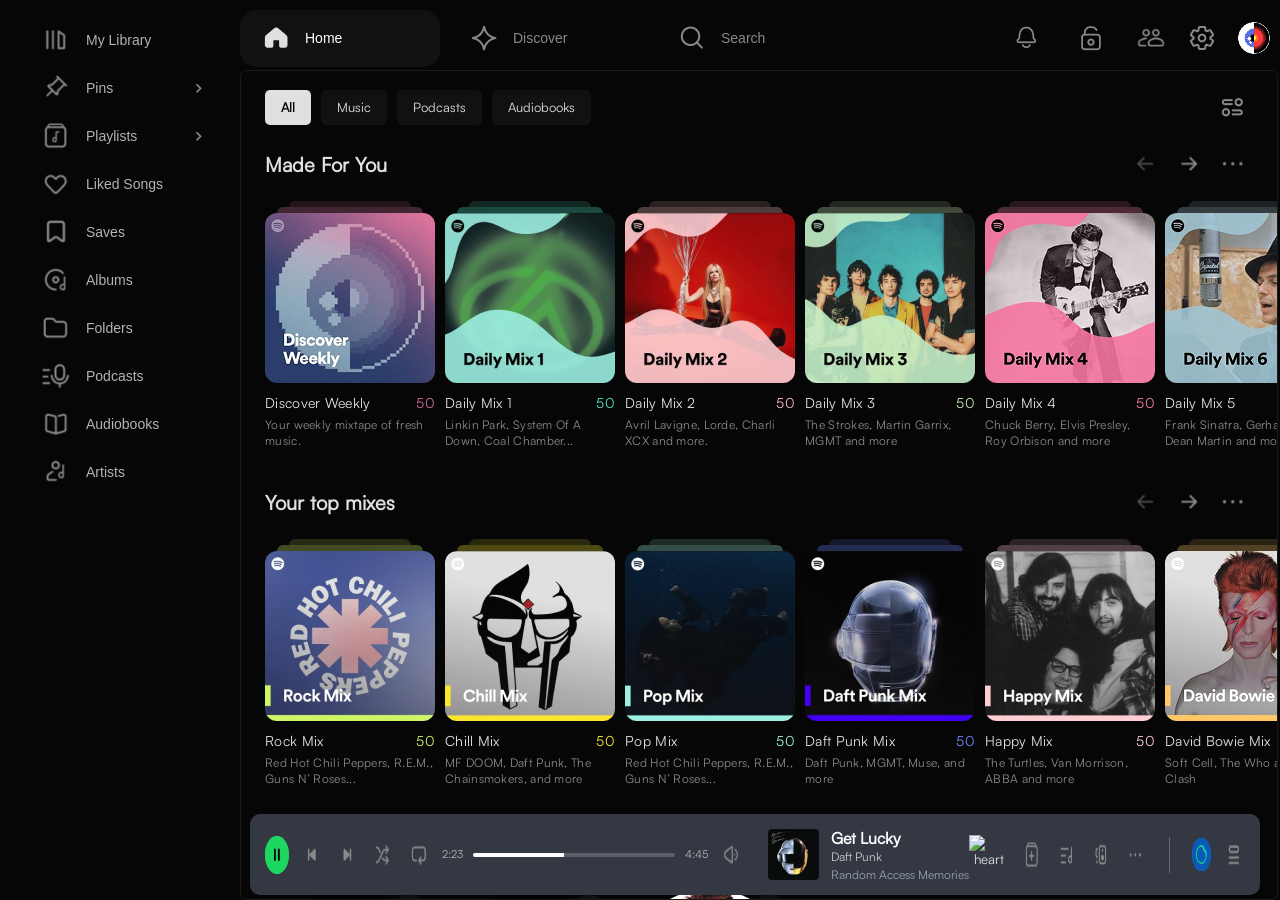
==== commit 23cae28f: "Merge pull request #13 from Pirvela/feature/liked-songs Added liked-songs page" ====
--- a/index.html
+++ b/index.html
@@ -13,7 +13,7 @@
         <nav class="sidebar-nav">
           <ul class="sidebar-list">
             <li class="sidebar-item">
-              <a href="#">
+              <a href="./library.html">
                 <img
                   class="sidebar-icon"
                   src="./assets/icons/Library.png"
@@ -171,7 +171,7 @@
             <div class="friends-info">
               <h5>FriendlyMusicListener</h5>
               <div class="friends-playlist">
-                <img src="./assets/icons/musicicon.png" alt="icon" />
+                <img src="./assets/icons/Vector.png" alt="icon" />
                 <span><strong>Goosebumps</strong></span>
                 <img src="./assets/icons/Ellipse 27.png" alt="dot" />
                 <span><strong>Travis Scott</strong></span>
@@ -188,7 +188,7 @@
             <div class="friends-info">
               <h5>AverageMusicEnjoyer</h5>
               <div class="friends-playlist">
-                <img src="./assets/icons/musicicon.png" alt="icon" />
+                <img src="./assets/icons/Vector.png" alt="icon" />
                 <span><strong>Get Lucky</strong></span>
                 <img src="./assets/icons/Ellipse 27.png" alt="dot" />
                 <span><strong>Daft Punk</strong></span>
@@ -205,11 +205,7 @@
             <div class="friends-info">
               <h5>MusicEnthusiast</h5>
               <div class="friends-playlist">
-                <img
-                  src="./assets/icons/musicicon.png"
-                  class="logo"
-                  alt="icon"
-                />
+                <span>1h</span>
                 <span><strong>would he</strong></span>
                 <img src="./assets/icons/Ellipse 27.png" alt="dot" />
                 <span><strong>joji</strong></span>
@@ -226,7 +222,7 @@
             <div class="friends-info">
               <h5>FriendlyMusicListener</h5>
               <div class="friends-playlist">
-                <img src="./assets/icons/musicicon.png" alt="icon" />
+                <span>6h</span>
                 <span><strong>Rockstar</strong></span>
                 <img src="./assets/icons/Ellipse 27.png" alt="dot" />
                 <span><strong>Post Malone</strong></span>
@@ -242,7 +238,7 @@
           <button class="filter-chip">Music</button>
           <button class="filter-chip">Podcasts</button>
           <button class="filter-chip">Audiobooks</button>
-          <button class="filters-icon">
+          <button class="filters-icon white-theme-btn">
             <img src="./assets/icons/filter.png" alt="filer icon" />
           </button>
         </nav>
@@ -296,7 +292,7 @@
           <div class="section-header">
             <h2 class="section-title">Made For You</h2>
             <div class="section-actions">
-              <button class="section-action-btn">
+              <button class="section-action-btn img-opacity">
                 <img
                   src="./assets/icons/Name=Arrow-Left, Filled=No.png"
                   alt="Left arrow icon"
@@ -423,7 +419,7 @@
           <div class="section-header">
             <h2 class="section-title">Your top mixes</h2>
             <div class="section-actions">
-              <button class="section-action-btn">
+              <button class="section-action-btn img-opacity">
                 <img
                   src="./assets/icons/Name=Arrow-Left, Filled=No.png"
                   alt="Left arrow icon"
@@ -543,13 +539,13 @@
           <div class="section-header">
             <h2 class="section-title">Your favorite artists</h2>
             <div class="section-actions">
-              <button class="section-action-btn">
+              <button class="section-action-btn img-opacity">
                 <img
                   src="./assets/icons/Name=Arrow-Left, Filled=No.png"
                   alt="Left arrow icon"
                 />
               </button>
-              <button class="section-action-btn">
+              <button class="section-action-btn img-opacity">
                 <img
                   src="./assets/icons/Name=Arrow-Right, Filled=No.png"
                   alt="Right arrow icon "
@@ -588,9 +584,7 @@
           </div>
         </section>
       </main>
-      <!-- =====================
-   Mobile Mini Player
-===================== -->
+
       <section class="mobile-player">
         <div class="mobile-player__track">
           <img
@@ -623,11 +617,8 @@
         <div class="mobile-player__progress"></div>
       </section>
 
-      <!-- =====================
-   Mobile Bottom Navigation
-===================== -->
       <nav class="mobile-bottom-nav" aria-label="Mobile navigation">
-        <a href="#" class="mobile-bottom-nav__item">
+        <a href="./index.html" class="mobile-bottom-nav__item">
           <img
             src="./assets/icons/Name=Home, Filled=Yes (1).png"
             alt="Home icon"
@@ -640,12 +631,12 @@
           <span>Discover</span>
         </a>
 
-        <a href="#" class="mobile-bottom-nav__item">
+        <a href="/search.html" class="mobile-bottom-nav__item">
           <img src="./assets/icons/search.png" alt="Search icon" />
           <span>Search</span>
         </a>
 
-        <a href="#" class="mobile-bottom-nav__item">
+        <a href="/library.html" class="mobile-bottom-nav__item">
           <img src="./assets/icons/Library.png" alt="Library icon" />
           <span>Library</span>
         </a>
@@ -709,7 +700,10 @@
           </button>
 
           <button class="icon-btn">
-            <img src="./assets/icons/add.png" alt="add" />
+            <img
+              src="./assets/icons/Name=Add to Playlist, Filled=No.png"
+              alt="add"
+            />
           </button>
 
           <button class="icon-btn">
@@ -721,7 +715,7 @@
           </button>
 
           <button class="icon-btn">
-            <img src="./assets/icons/more.png" alt="more" />
+            <img src="./assets/icons/Name=More, Filled=No.png" alt="more" />
           </button>
 
           <div class="divider"></div>
@@ -739,10 +733,9 @@
     <script>
       const contactBtn = document.querySelector(".contact-btn");
       const toggledBar = document.querySelector(".toggledbar");
-      const closeBtn = document.querySelector(
-        ".toggled-right img:nth-child(2)",
-      );
+      const closeBtn = document.querySelector(".toggled-right img:nth-child(2)");
       const turnWhiteBtn = document.querySelector(".turn-white-btn");
+      const whiteThemeBtn = document.querySelector(".white-theme-btn");
 
       contactBtn.addEventListener("click", () => {
         toggledBar.classList.toggle("toggledbar--active");
@@ -757,6 +750,9 @@
           turnWhiteBtn.style.filter = "brightness(0) invert(1)";
         }
       });
+      whiteThemeBtn.addEventListener("click", () => {
+        document.body.classList.toggle("white-theme");
+      });
     </script>
     <!-- BOTTOM PLAYER (fixed) -->
   </body>
--- a/css/main.css
+++ b/css/main.css
@@ -190,7 +190,6 @@
   width: 100%;
   display: block;
   border-radius: 12px;
-  position: relative;
   z-index: 3;
 }
 
@@ -229,6 +228,14 @@
   font-weight: normal;
 }
 
+.mix-card__liked {
+  color: #1ed760;
+}
+
+.mix-card__secondary {
+  color: #898989;
+}
+
 .mix-card__desc {
   font-size: 12px;
   color: #898989;
@@ -237,8 +244,14 @@
 }
 
 .artist-card {
+  text-align: center;
+  cursor: pointer;
+  overflow: visible;
+  padding-top: 14px;
+  letter-spacing: 0.3px;
+  line-height: 1.4;
   width: 170px;
-  text-align: center;
+  height: 253px;
 }
 
 .artist-img {
@@ -546,27 +559,27 @@
 }
 
 .discover-content .square:nth-child(1) {
-  background-color: #1E3264;
+  background-color: #1e3264;
 }
 
 .discover-content .square:nth-child(2) {
-  background-color: #BA5D07;
+  background-color: #ba5d07;
 }
 
 .discover-content .square:nth-child(3) {
-  background-color: #1E3264;
+  background-color: #1e3264;
 }
 
 .discover-content .square:nth-child(4) {
-  background-color: #8D67AB;
+  background-color: #8d67ab;
 }
 
 .discover-content .square:nth-child(5) {
-  background-color: #B02897;
+  background-color: #b02897;
 }
 
 .discover-content .square:nth-child(6) {
-  background-color: #8D67AB;
+  background-color: #8d67ab;
 }
 
 .discover-content .square:nth-child(7) {
@@ -574,7 +587,7 @@
 }
 
 .discover-content .square:nth-child(8) {
-  background-color: #BA5D07;
+  background-color: #ba5d07;
 }
 
 .discover-content h2 {
@@ -594,7 +607,7 @@
 .discover-content img {
   position: absolute;
   top: 61px;
-  left: 78px;
+  left: 83px;
 }
 
 .genres-content {
@@ -628,15 +641,15 @@
 .genres-content .square img {
   position: absolute;
   top: 61px;
-  left: 78px;
+  left: 83px;
 }
 
 .genres-content .square:nth-child(1) {
-  background-color: #148A08;
+  background-color: #148a08;
 }
 
 .genres-content .square:nth-child(2) {
-  background-color: #D84000;
+  background-color: #d84000;
 }
 
 .genres-content .square:nth-child(3) {
@@ -648,19 +661,43 @@
 }
 
 .genres-content .square:nth-child(5) {
-  background-color: #E91429;
+  background-color: #e91429;
 }
 
 .genres-content .square:nth-child(6) {
-  background-color: #1E3264;
+  background-color: #1e3264;
 }
 
 .genres-content .square:nth-child(7) {
-  background-color: #E91429;
+  background-color: #e91429;
 }
 
 .genres-content .square:nth-child(8) {
-  background-color: #537AA1;
+  background-color: #537aa1;
+}
+
+.mix-card__count-lightblue {
+  color: #95e6d3;
+}
+
+.mix-card__count-red {
+  color: #f4b8bd;
+}
+
+.mix-card__count-green {
+  color: #c3e7b7;
+}
+
+.mix-card__count-lime {
+  color: #ccf665;
+}
+
+.mix-card__count-yellow {
+  color: #f9e72c;
+}
+
+.mix-card__count-brightblue {
+  color: #9bf0e2;
 }
 
 .filters {
@@ -720,7 +757,6 @@
   justify-content: space-between;
   align-items: center;
   height: 64px;
-  padding: 0 24px;
   background: #060606;
   margin-top: 6px;
 }
@@ -774,6 +810,7 @@
   align-items: center;
   gap: 24px;
   cursor: pointer;
+  margin-right: 10px;
 }
 
 .page-wrapper {
@@ -787,7 +824,7 @@
 
 aside.sidebar {
   grid-area: sidebar;
-  background-color: #111111;
+  background-color: #202020;
   display: flex;
   flex-direction: column;
   padding: 24px;
@@ -798,7 +835,6 @@
   background-color: #111111;
   display: flex;
   flex-direction: column;
-  padding: 24px;
 }
 
 header {
@@ -806,7 +842,6 @@
   background-color: #060606;
   display: flex;
   align-items: center;
-  padding: 24px;
 }
 
 .main-content {
@@ -838,9 +873,9 @@
   position: fixed;
   left: 250px;
   right: 20px;
-  bottom: 10px;
+  bottom: 5px;
   height: 81px;
-  padding: 0 20px;
+  padding: 0px 15px;
   background: #333842;
   border-radius: 10px;
   display: flex;
@@ -1096,6 +1131,10 @@
   gap: 4px;
 }
 
+.img-opacity {
+  opacity: 0.5;
+}
+
 .section-action-btn {
   width: 40px;
   height: 40px;
@@ -1111,6 +1150,58 @@
 .section-action-btn:hover {
   color: #e0e0e0;
   background-color: #202020;
+}
+
+.library-toolbar {
+  display: flex;
+  align-items: center;
+  justify-content: space-between;
+  margin-bottom: 18px;
+  color: #898989;
+}
+
+.library-toolbar__left {
+  display: flex;
+  align-items: center;
+  gap: 10px;
+}
+
+.toolbar-btn,
+.sort-btn,
+.search-btn,
+.toolbar-plus {
+  border: 0;
+  background: transparent;
+  color: #898989;
+  cursor: pointer;
+  transition: color 0.2s;
+  border-radius: 5px;
+}
+.toolbar-btn:hover,
+.sort-btn:hover,
+.search-btn:hover,
+.toolbar-plus:hover {
+  color: #e0e0e0;
+  background-color: #202020;
+}
+
+.toolbar-btn {
+  width: 40px;
+  height: 40px;
+}
+
+.sort-btn {
+  display: inline-flex;
+  align-items: center;
+  gap: 6px;
+  padding: 0 8px;
+  font-size: 14px;
+}
+
+.library-grid {
+  display: grid;
+  grid-template-columns: repeat(8, 1fr);
+  gap: 20px 11px;
 }
 
 .toggledbar {
@@ -1124,6 +1215,7 @@
 .toggledbar.toggledbar--active {
   width: 450px;
   visibility: visible;
+  padding: 24px;
 }
 .toggledbar .friends-activity {
   display: flex;
@@ -1155,6 +1247,7 @@
   flex-direction: row;
   justify-content: flex-start;
   align-items: center;
+  gap: 10px;
   margin-bottom: 20px;
 }
 
@@ -1166,25 +1259,34 @@
 .friends-info h5 {
   font-size: 14px;
   font-weight: 400;
-  padding: 0 20px;
 }
 
 .friends-playlist {
   display: flex;
   flex-direction: row;
-  justify-content: center;
+  justify-content: flex-start;
   align-items: center;
   gap: 8px;
   margin-top: 8px;
 }
-.friends-playlist img {
-  border-radius: 8px;
-  cursor: pointer;
+
+.friends-playlist span:nth-child(1) {
+  font-size: 16px;
+  color: #898989;
+}
+
+.friends-playlist span:nth-child(4) {
+  font-size: 13px;
+  color: #898989;
 }
 
 .mobile-shortcuts,
 .mobile-player,
-.mobile-bottom-nav {
+.mobile-bottom-nav,
+.mobile-search-page,
+.library-list,
+.library-toolbartwo,
+.mobile-search-top {
   display: none;
 }
 
@@ -1195,6 +1297,7 @@
     min-height: 100%;
     overflow-x: hidden;
     overflow-y: auto;
+    background-color: #111111;
   }
   .page-wrapper {
     display: block;
@@ -1203,8 +1306,19 @@
     overflow: visible;
   }
   .sidebar,
-  .toggledbar {
+  .toggledbar,
+  .site-header,
+  .discover-banner,
+  .section-for-search,
+  .discover-content,
+  .genres-content,
+  .main-content > h2,
+  .library-grid,
+  .library-toolbar {
     display: none !important;
+  }
+  .library-toolbartwo {
+    display: flex;
   }
   .site-header {
     height: auto;
@@ -1245,6 +1359,29 @@
   .filters-icon {
     margin-left: auto;
     flex: 0 0 auto;
+  }
+  .white-theme {
+    background-color: #ffffff;
+  }
+  .white-theme h2, .white-theme h3, .white-theme p, .white-theme span {
+    color: #000;
+  }
+  .white-theme .mobile-shortcut {
+    background-color: #E4E4E4;
+  }
+  .white-theme .mobile-shortcut span {
+    color: #000;
+  }
+  .white-theme .mobile-player {
+    background: #AAB3C6;
+    color: #000;
+  }
+  .white-theme .mobile-player__info h4 {
+    color: #000;
+  }
+  .white-theme .filters button {
+    background-color: #E4E4E4;
+    color: #000;
   }
   .mobile-shortcuts {
     display: grid;
@@ -1285,7 +1422,7 @@
   .section-actions .section-action-btn:nth-child(2) {
     display: none;
   }
-  .section {
+  .section-for-search {
     margin-bottom: 28px;
   }
   .section-header {
@@ -1366,7 +1503,7 @@
     margin: 0 0 2px;
     font-size: 14px;
     font-weight: 500;
-    color: #DBDBDB;
+    color: #dbdbdb;
     white-space: nowrap;
     overflow: hidden;
     text-overflow: ellipsis;
@@ -1430,7 +1567,6 @@
     justify-content: space-around;
     height: 72px;
     padding: 8px 8px 10px;
-    border-top: 1px solid #1e1e1e;
     background: linear-gradient(to top, rgba(0, 0, 0, 0.8) 40%, rgba(0, 0, 0, 0.6) 60%, rgba(0, 0, 0, 0.4) 80%, rgba(0, 0, 0, 0.2) 100%);
   }
   .mobile-bottom-nav__item {
@@ -1455,6 +1591,176 @@
   }
   .mobile-bottom-nav__item span {
     padding: 8px 12px;
+  }
+  .mobile-search-page {
+    display: block;
+  }
+  .mobile-search-top {
+    display: flex;
+    align-items: center;
+    gap: 10px;
+    margin-bottom: 18px;
+  }
+  .mobile-search-bar {
+    flex: 1;
+    height: 42px;
+    border-radius: 12px;
+    background: #202020;
+    display: flex;
+    align-items: center;
+    padding: 0 14px;
+    gap: 10px;
+  }
+  .mobile-search-bar input {
+    flex: 1;
+    background: transparent;
+    border: none;
+    outline: none;
+    color: #fff;
+    font-size: 14px;
+  }
+  .mobile-search-bar input::placeholder {
+    color: #898989;
+  }
+  .mobile-search-bar img {
+    width: 35px;
+    height: 35px;
+    opacity: 0.8;
+  }
+  .mobile-camera-btn {
+    width: 42px;
+    height: 42px;
+    border: none;
+    border-radius: 12px;
+    display: flex;
+    align-items: center;
+    justify-content: center;
+    cursor: pointer;
+  }
+  .mobile-page-title {
+    font-size: 25px;
+    font-weight: 700;
+    color: #e0e0e0;
+    margin-bottom: 14px;
+  }
+  .mobile-section-subtitle {
+    font-size: 18px;
+    font-weight: 500;
+    color: #e0e0e0;
+    margin-bottom: 14px;
+  }
+  .mobile-genres-title {
+    margin-top: 20px;
+  }
+  .mobile-browse-grid {
+    display: grid;
+    grid-template-columns: repeat(2, 1fr);
+    gap: 12px;
+  }
+  .mobile-browse-card {
+    position: relative;
+    min-height: 100px;
+    border-radius: 12px;
+    overflow: hidden;
+    padding: 14px;
+  }
+  .mobile-browse-card h4 {
+    font-size: 15px;
+    line-height: 1.2;
+    font-weight: 700;
+    color: #fff;
+    max-width: 90px;
+    margin: 0;
+    position: relative;
+    z-index: 2;
+  }
+  .mobile-browse-card img {
+    position: absolute;
+    right: -10px;
+    bottom: -19px;
+    width: 104px;
+    height: 104px;
+    object-fit: cover;
+    transform: rotate(-5deg);
+    border-radius: 8px;
+  }
+  /* card colors */
+  .card-blue {
+    background: #2b4da7;
+  }
+  .card-orange {
+    background: #d87a08;
+  }
+  .card-blue-2 {
+    background: #2551b8;
+  }
+  .card-purple {
+    background: #b07ad8;
+  }
+  .card-pink {
+    background: #d329b7;
+  }
+  .card-lilac {
+    background: #c184dc;
+  }
+  .card-gray {
+    background: #8d8d8d;
+  }
+  .card-brown {
+    background: #c76800;
+  }
+  .card-green {
+    background: green;
+  }
+  .card-orange2 {
+    background: #d84000;
+  }
+  .card-purple2 {
+    background: #503750;
+  }
+  .card-swamp {
+    background: #006450;
+  }
+  .card-red {
+    background: red;
+  }
+  .card-blue3 {
+    background: #1e3264;
+  }
+  .card-lightblue {
+    background: #537aa1;
+  }
+  .library-list {
+    display: flex;
+    flex-direction: column;
+    margin-left: 10px;
+  }
+  .library-row {
+    display: flex;
+    justify-content: space-between;
+    align-items: center;
+    padding: 20px 0;
+    border-bottom: 1px solid #202020;
+  }
+  .library-row span {
+    font-size: 20px;
+    color: #e0e0e0;
+  }
+  .library-row img {
+    opacity: 0.6;
+  }
+  .library-row-noborder {
+    display: flex;
+    justify-content: space-between;
+    align-items: center;
+    padding: 20px 0;
+  }
+  .library-row-noborder span {
+    font-size: 16px;
+    color: #e0e0e0;
+  }
+  .library-row-noborder img {
+    opacity: 0.6;
   }
 }
 .liked-main-content {
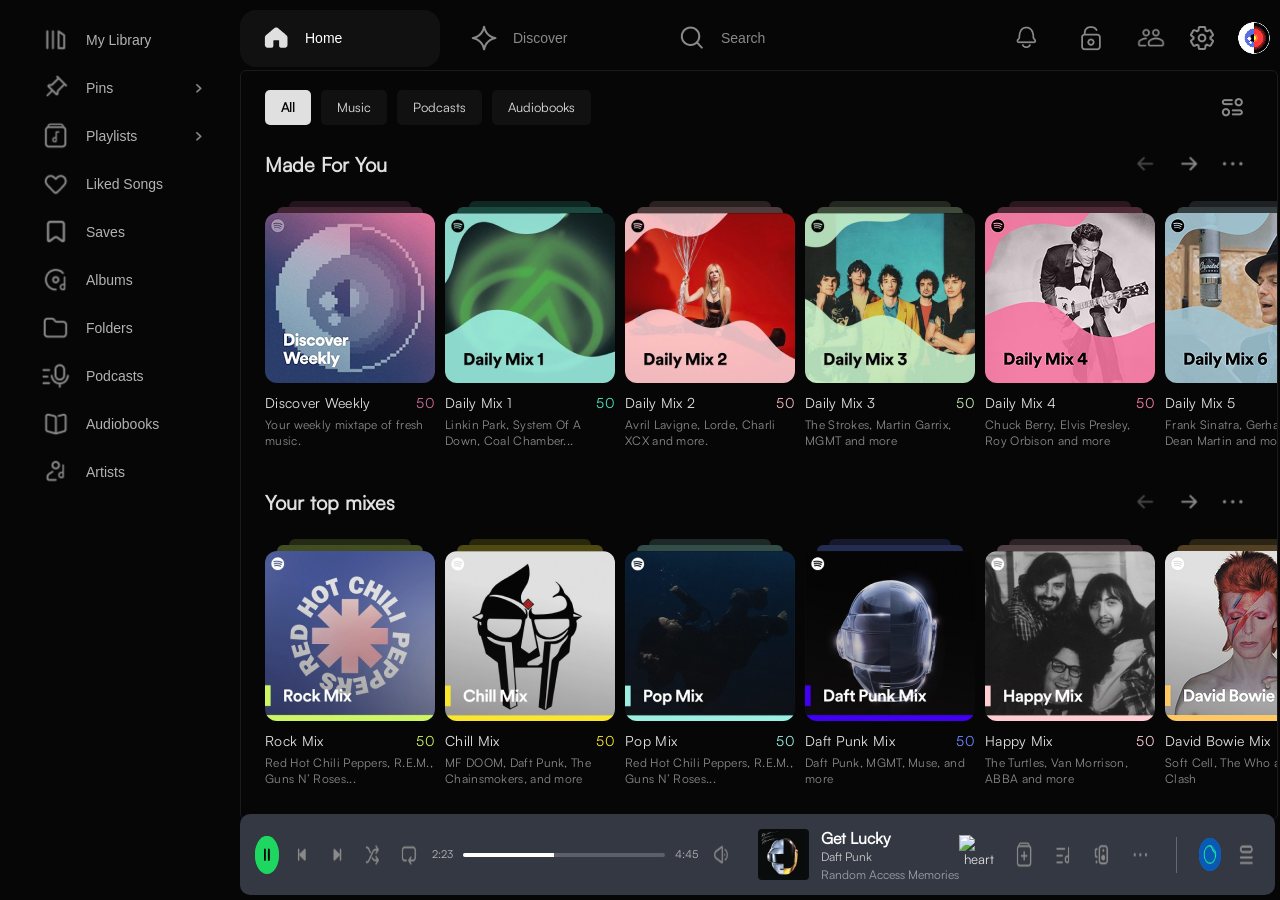
==== commit 8bdac1fd: "feature/ changed readme i just changed readme file for better view" ====
--- a/index.html
+++ b/index.html
@@ -563,21 +563,18 @@
             <div class="artist-card">
               <div class="artist-img">
                 <img src="./assets/images/gunsnroses.png" alt="Guns N' Roses" />
-                <button class="remove-btn">×</button>
               </div>
               <p class="artist-card__desc">Guns N' Roses</p>
             </div>
             <div class="artist-card">
               <div class="artist-img">
                 <img src="./assets/images/daft.png" alt="Daft Punk" />
-                <button class="remove-btn">×</button>
               </div>
               <p class="artist-card__desc">Daft Punk</p>
             </div>
             <div class="artist-card">
               <div class="artist-img">
                 <img src="./assets/images/davidbowie.png" alt="David Bowie" />
-                <button class="remove-btn">×</button>
               </div>
               <p class="artist-card__desc">David Bowie</p>
             </div>
@@ -733,7 +730,9 @@
     <script>
       const contactBtn = document.querySelector(".contact-btn");
       const toggledBar = document.querySelector(".toggledbar");
-      const closeBtn = document.querySelector(".toggled-right img:nth-child(2)");
+      const closeBtn = document.querySelector(
+        ".toggled-right img:nth-child(2)",
+      );
       const turnWhiteBtn = document.querySelector(".turn-white-btn");
       const whiteThemeBtn = document.querySelector(".white-theme-btn");
 
--- a/css/main.css
+++ b/css/main.css
@@ -850,6 +850,10 @@
   overflow-y: auto;
   padding: 16px 24px;
   padding-bottom: 32px;
+  min-width: 0;
+  border: 1px solid #1a1a1a;
+  border-radius: 6px;
+  height: 750px;
 }
 .main-content::-webkit-scrollbar {
   width: 6px;
@@ -871,8 +875,8 @@
 
 .player {
   position: fixed;
-  left: 250px;
-  right: 20px;
+  left: 240px;
+  right: 5px;
   bottom: 5px;
   height: 81px;
   padding: 0px 15px;
@@ -1023,13 +1027,7 @@
 .sidebar {
   transform-origin: top left;
   margin-top: 8px;
-}
-
-.main-content {
-  flex: 1;
-  min-width: 0;
-  border: 1px solid #1a1a1a;
-  border-radius: 6px;
+  margin-bottom: 8px;
 }
 
 /* LIST */
@@ -1098,11 +1096,11 @@
   color: #fff;
 }
 
-.liked-page .sidebar {
+.inner-page .sidebar {
   background-color: #111111 !important;
   border-radius: 10px;
   margin: 8px 8px 8px 8px;
-  padding: 7px;
+  padding: 24px;
 }
 
 .section {
@@ -1764,18 +1762,15 @@
   }
 }
 .liked-main-content {
-  padding: 16px;
-  padding-bottom: calc(72px + 24px);
-  height: calc(100vh - 64px);
-  min-height: 0;
   overflow-y: auto;
-  box-sizing: border-box;
+  overflow-x: hidden;
 }
 
 .liked-songs {
   width: 100%;
-  max-width: 1438px;
-  margin: 0 auto;
+  max-width: 1700px;
+  margin-left: 20px;
+  margin-right: auto;
   background-color: #060606;
   border: none;
   border-radius: 8px;
@@ -1792,8 +1787,8 @@
   flex-direction: row;
   justify-content: space-between;
   align-items: center;
-  min-height: 62px;
-  padding: 0 24px;
+  min-height: 44px;
+  padding: 0 12px 0 12px;
   border-bottom: none;
 }
 .liked-songs__topbar-actions {
@@ -1816,6 +1811,7 @@
   line-height: 1;
   cursor: pointer;
   border-radius: 4px;
+  margin-left: -2px;
 }
 .liked-songs__add-btn:hover {
   background-color: #282828;
@@ -1853,22 +1849,25 @@
 }
 .liked-songs__head {
   display: grid;
-  grid-template-columns: 40px 420px 260px 110px 50px;
+  grid-template-columns: 44px 220px 290px 110px;
   align-items: center;
   column-gap: 16px;
   min-height: 42px;
   padding: 0 16px;
   border-bottom: 1px solid #1a1a1a;
   color: #898989;
-  font-size: 11px;
+  font-size: 14px;
   font-weight: 500;
 }
 .liked-songs__body {
   width: 100%;
+  display: flex;
+  flex-direction: column;
+  gap: 10px;
 }
 .liked-songs__row {
   display: grid;
-  grid-template-columns: 40px 420px 260px 80px 40px;
+  grid-template-columns: 44px 220px 290px 110px;
   align-items: center;
   column-gap: 16px;
   min-height: 60px;
@@ -1895,8 +1894,8 @@
   min-width: 0;
 }
 .liked-songs__cover {
-  width: 36px;
-  height: 36px;
+  width: 51px;
+  height: 51px;
   object-fit: cover;
   border-radius: 4px;
   flex-shrink: 0;
@@ -1954,7 +1953,7 @@
   border: 0;
   background: transparent;
   cursor: pointer;
-  margin-left: 25px;
+  margin-left: 50px;
   padding: 0;
   display: flex;
   flex-direction: row;
@@ -1989,9 +1988,12 @@
     display: none;
   }
   .liked-songs__row {
-    grid-template-columns: 28px minmax(0, 1fr) 70px 36px;
-    column-gap: 8px;
-    padding: 0 8px;
+    display: grid;
+    grid-template-columns: 44px minmax(260px, 2fr) minmax(180px, 1.4fr) 110px;
+    align-items: center;
+    gap: 16px;
+    min-height: 80px;
+    padding: 32px 16px;
   }
   .liked-songs__album-name {
     display: none;
